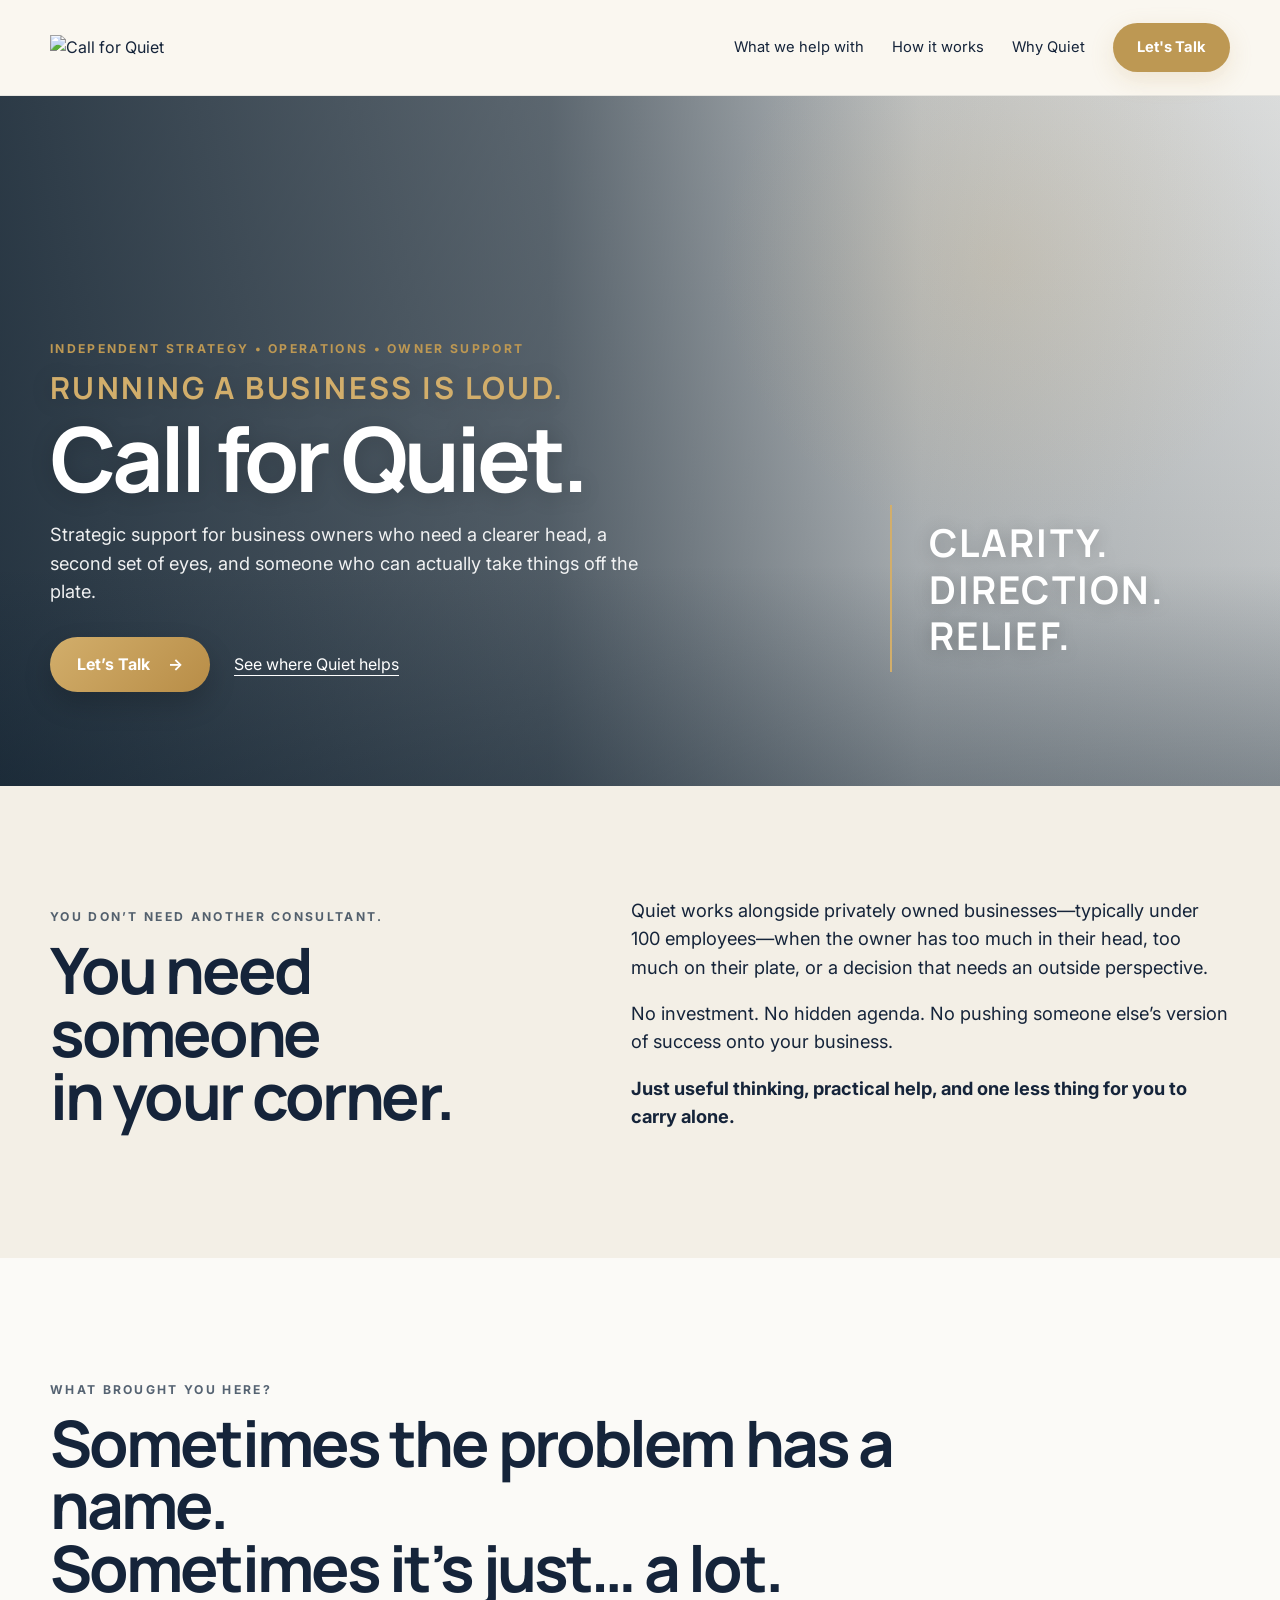
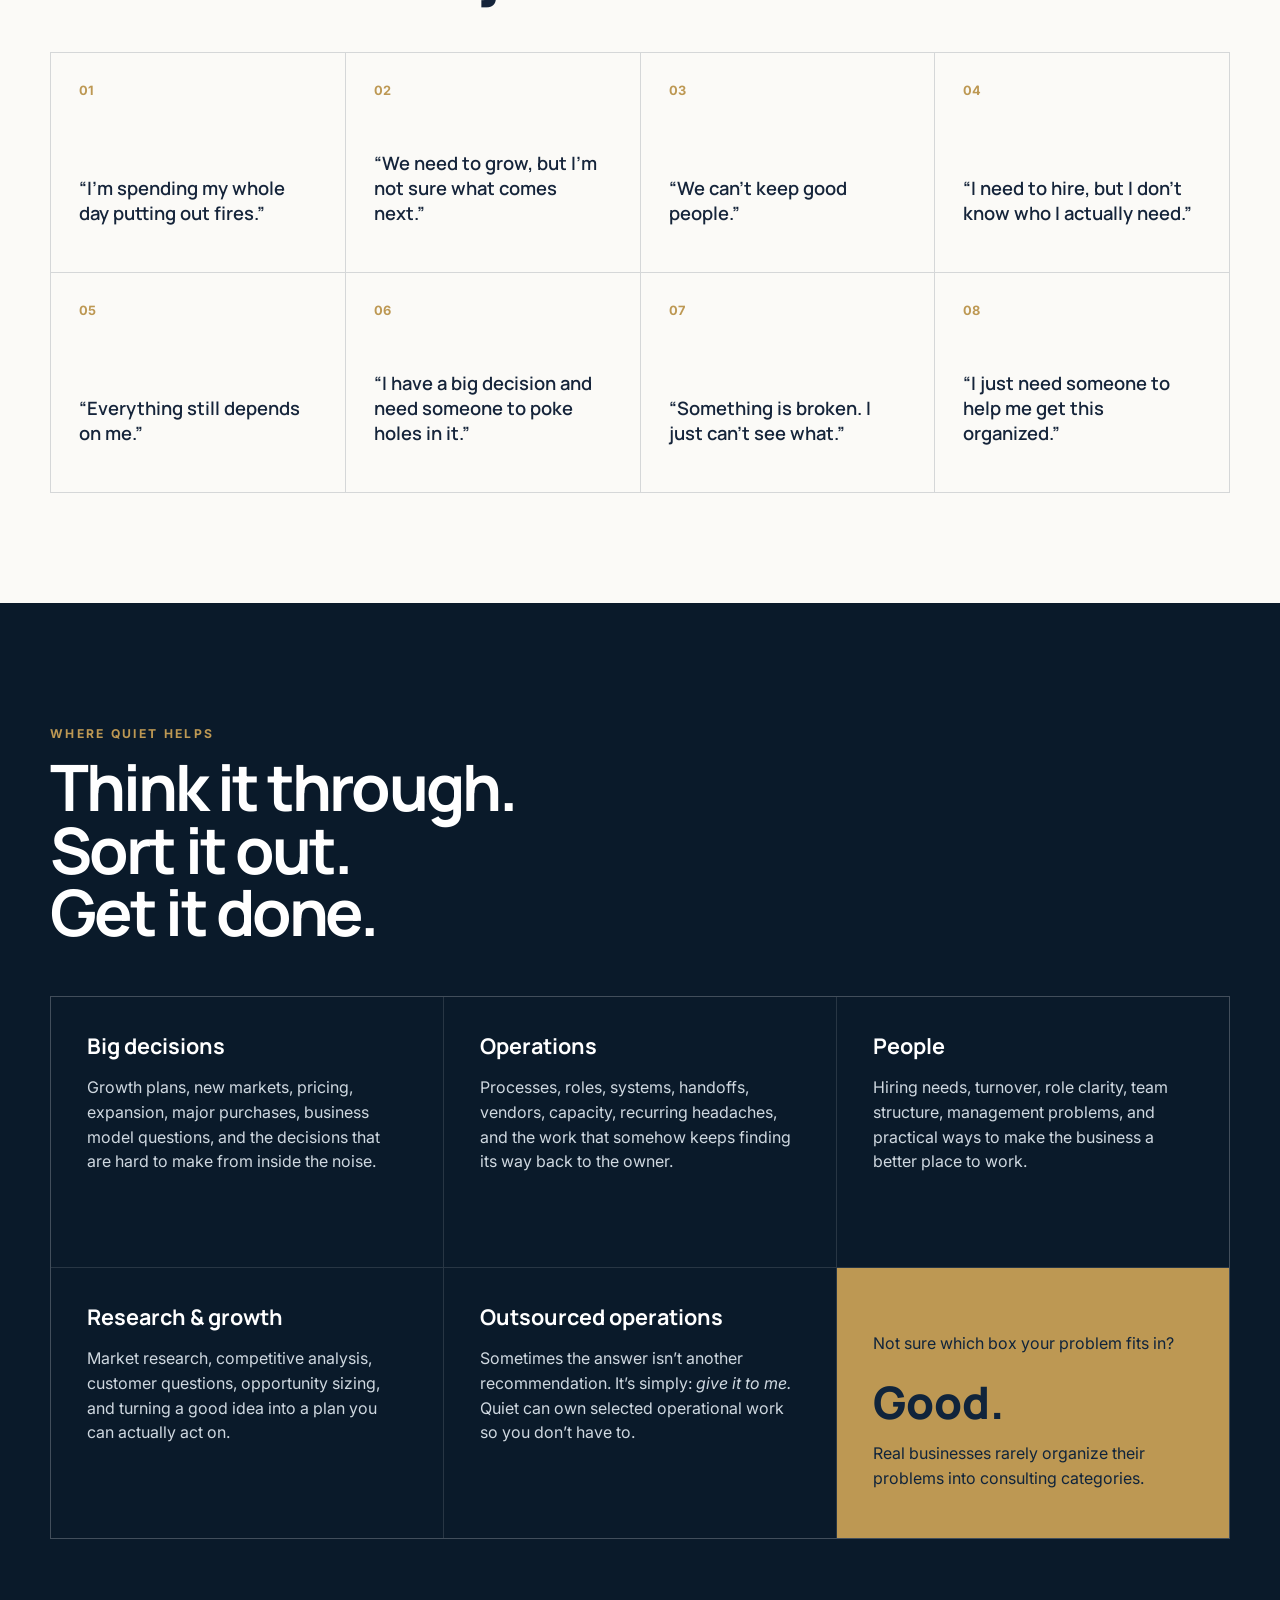
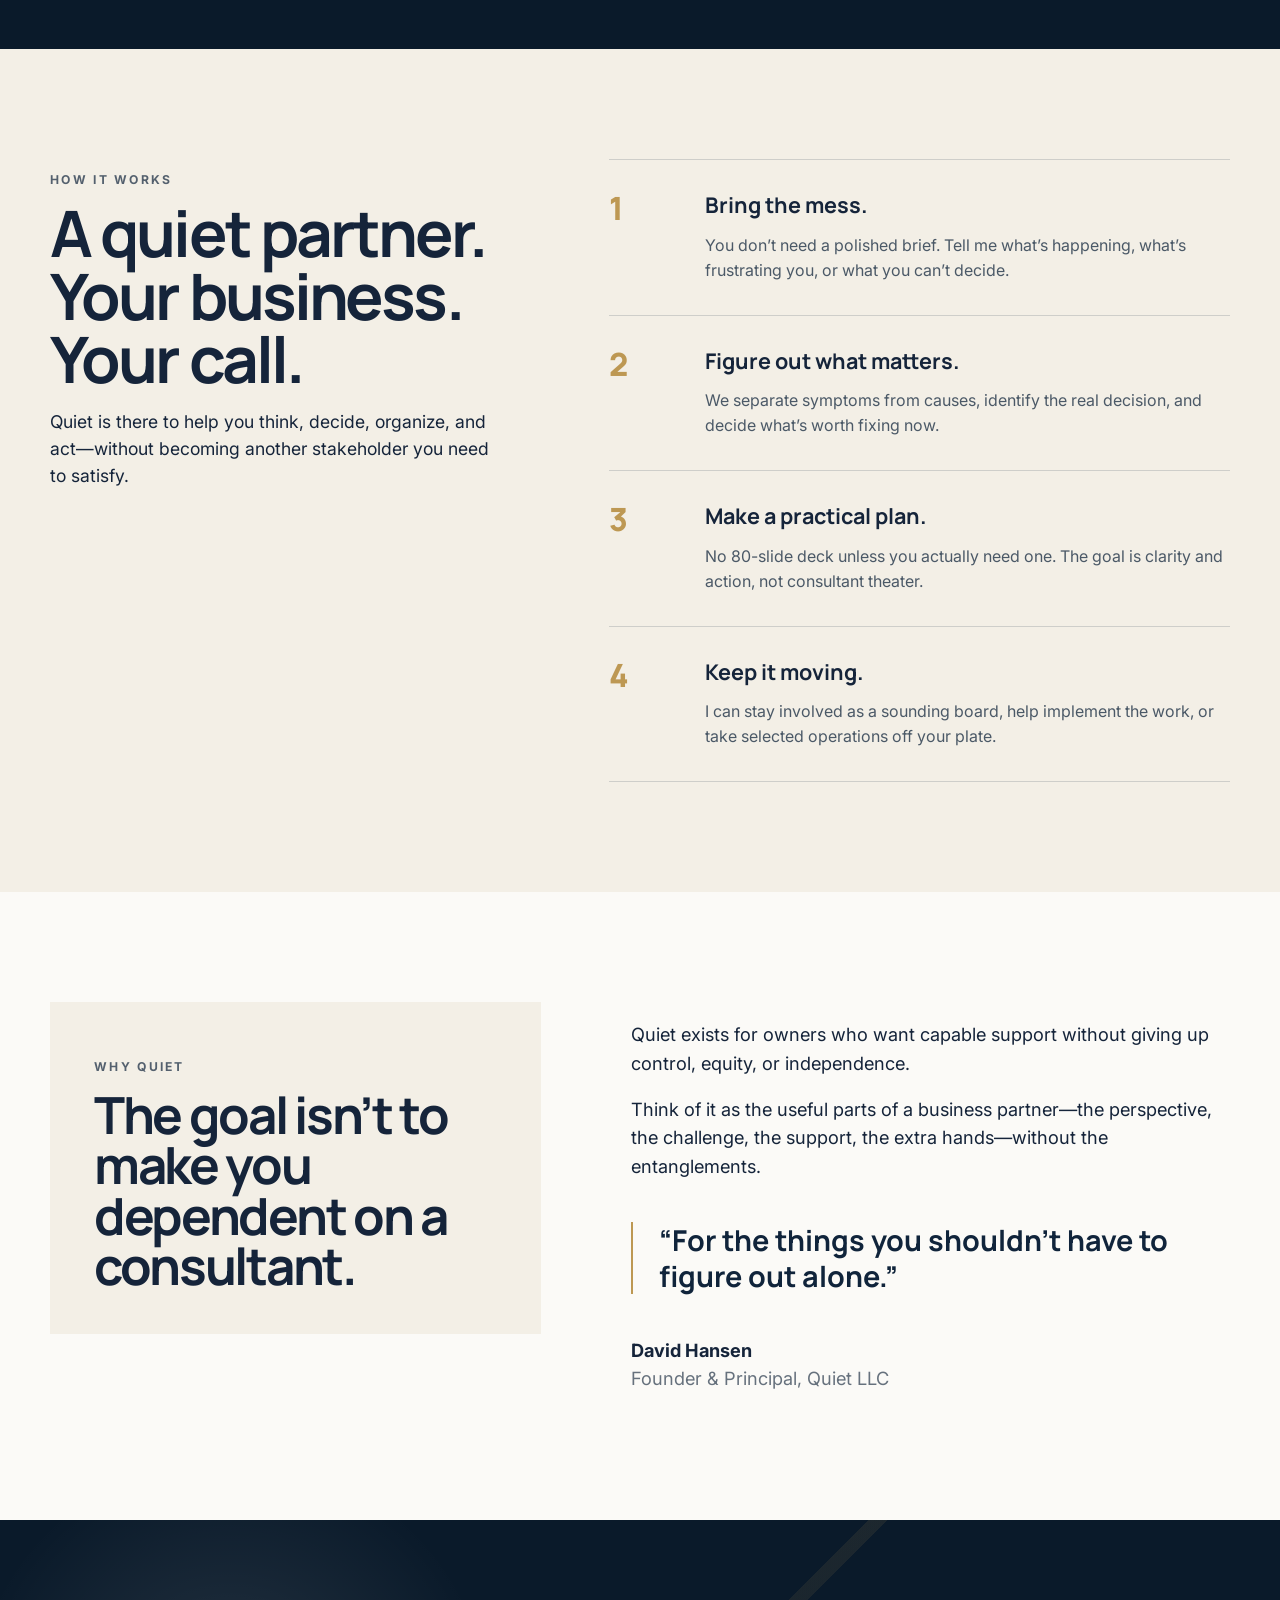
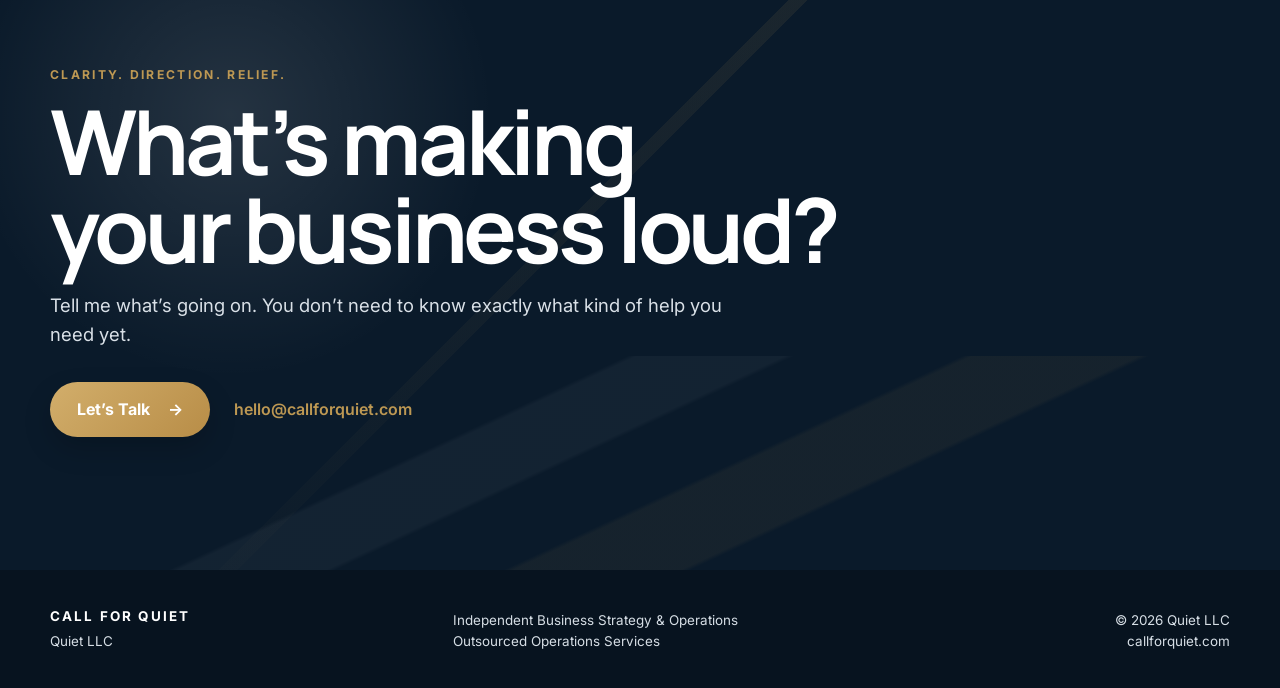
==== saver2/index.html @ 57c89238 "full updatye" ====
<!doctype html>
<html lang="en">
<head>
  <meta charset="utf-8" />
  <meta name="viewport" content="width=device-width,initial-scale=1" />
  <meta name="description" content="Quiet helps independent business owners make clearer decisions, solve operational problems, and get work off their plate." />
  <title>Call for Quiet — Independent Business Strategy & Operations</title>
  <link rel="preconnect" href="https://fonts.googleapis.com">
  <link rel="preconnect" href="https://fonts.gstatic.com" crossorigin>
  <link href="https://fonts.googleapis.com/css2?family=Inter:wght@400;500;600;700&family=Manrope:wght@600;700;800&display=swap" rel="stylesheet">
  <link rel="stylesheet" href="styles.css" />
</head>
<body>
  <header class="site-header" id="top">
    <a class="brand" href="#top" aria-label="Call for Quiet home">
      <img src="images/callforquietlogo.png" alt="Call for Quiet" class="site-logo">

    </a>
    <button class="menu-toggle" aria-expanded="false" aria-controls="site-nav">Menu</button>
    <nav class="site-nav" id="site-nav" aria-label="Primary navigation">
      <a href="#problems">What we help with</a>
      <a href="#approach">How it works</a>
      <a href="#about">Why Quiet</a>
      <a class="nav-cta" href="#contact">Let's Talk</a>
    </nav>
  </header>

  <main>
    <section class="hero hero-photo">
      <div class="hero-shade" aria-hidden="true"></div>
      <div class="hero-inner shell">
        <div class="hero-message">
          <p class="eyebrow">Independent strategy • operations • owner support</p>
          <h1><span>Running a business is loud.</span>Call for Quiet.</h1>
          <p class="hero-copy">Strategic support for business owners who need a clearer head, a second set of eyes, and someone who can actually take things off the plate.</p>
          <div class="hero-actions">
            <a class="button button-gold" href="#contact">Let’s Talk <span aria-hidden="true">→</span></a>
            <a class="text-link" href="#problems">See where Quiet helps</a>
          </div>
        </div>
        <div class="hero-relief" aria-label="Clarity. Direction. Relief.">
          <span>Clarity.</span>
          <span>Direction.</span>
          <span>Relief.</span>
        </div>
      </div>
    </section>

    <section class="intro section-cream">
      <div class="shell intro-grid">
        <div>
          <p class="eyebrow navy">You don’t need another consultant.</p>
          <h2>You need someone<br>in your corner.</h2>
        </div>
        <div class="intro-copy">
          <p>Quiet works alongside privately owned businesses—typically under 100 employees—when the owner has too much in their head, too much on their plate, or a decision that needs an outside perspective.</p>
          <p>No investment. No hidden agenda. No pushing someone else’s version of success onto your business.</p>
          <p><strong>Just useful thinking, practical help, and one less thing for you to carry alone.</strong></p>
        </div>
      </div>
    </section>

    <section class="problems section-light" id="problems">
      <div class="shell">
        <div class="section-heading">
          <p class="eyebrow navy">What brought you here?</p>
          <h2>Sometimes the problem has a name.<br>Sometimes it’s just… a lot.</h2>
        </div>
        <div class="quote-grid">
          <article class="problem-card"><span>01</span><p>“I’m spending my whole day putting out fires.”</p></article>
          <article class="problem-card"><span>02</span><p>“We need to grow, but I’m not sure what comes next.”</p></article>
          <article class="problem-card"><span>03</span><p>“We can’t keep good people.”</p></article>
          <article class="problem-card"><span>04</span><p>“I need to hire, but I don’t know who I actually need.”</p></article>
          <article class="problem-card"><span>05</span><p>“Everything still depends on me.”</p></article>
          <article class="problem-card"><span>06</span><p>“I have a big decision and need someone to poke holes in it.”</p></article>
          <article class="problem-card"><span>07</span><p>“Something is broken. I just can’t see what.”</p></article>
          <article class="problem-card"><span>08</span><p>“I just need someone to help me get this organized.”</p></article>
        </div>
      </div>
    </section>

    <section class="services section-dark">
      <div class="shell">
        <div class="section-heading light-heading">
          <p class="eyebrow">Where Quiet helps</p>
          <h2>Think it through.<br>Sort it out.<br>Get it done.</h2>
        </div>
        <div class="service-grid">
          <article><h3>Big decisions</h3><p>Growth plans, new markets, pricing, expansion, major purchases, business model questions, and the decisions that are hard to make from inside the noise.</p></article>
          <article><h3>Operations</h3><p>Processes, roles, systems, handoffs, vendors, capacity, recurring headaches, and the work that somehow keeps finding its way back to the owner.</p></article>
          <article><h3>People</h3><p>Hiring needs, turnover, role clarity, team structure, management problems, and practical ways to make the business a better place to work.</p></article>
          <article><h3>Research & growth</h3><p>Market research, competitive analysis, customer questions, opportunity sizing, and turning a good idea into a plan you can actually act on.</p></article>
          <article><h3>Outsourced operations</h3><p>Sometimes the answer isn’t another recommendation. It’s simply: <em>give it to me.</em> Quiet can own selected operational work so you don’t have to.</p></article>
          <article class="service-callout"><p>Not sure which box your problem fits in?</p><strong>Good.</strong><span>Real businesses rarely organize their problems into consulting categories.</span></article>
        </div>
      </div>
    </section>

    <section class="approach section-cream" id="approach">
      <div class="shell approach-grid">
        <div class="sticky-copy">
          <p class="eyebrow navy">How it works</p>
          <h2>A quiet partner.<br>Your business.<br>Your call.</h2>
          <p>Quiet is there to help you think, decide, organize, and act—without becoming another stakeholder you need to satisfy.</p>
        </div>
        <div class="steps">
          <article><span>1</span><div><h3>Bring the mess.</h3><p>You don’t need a polished brief. Tell me what’s happening, what’s frustrating you, or what you can’t decide.</p></div></article>
          <article><span>2</span><div><h3>Figure out what matters.</h3><p>We separate symptoms from causes, identify the real decision, and decide what’s worth fixing now.</p></div></article>
          <article><span>3</span><div><h3>Make a practical plan.</h3><p>No 80-slide deck unless you actually need one. The goal is clarity and action, not consultant theater.</p></div></article>
          <article><span>4</span><div><h3>Keep it moving.</h3><p>I can stay involved as a sounding board, help implement the work, or take selected operations off your plate.</p></div></article>
        </div>
      </div>
    </section>

    <section class="about section-light" id="about">
      <div class="shell about-grid">
        <div class="about-card">
          <p class="eyebrow navy">Why Quiet</p>
          <h2>The goal isn’t to make you dependent on a consultant.</h2>
        </div>
        <div class="about-copy">
          <p>Quiet exists for owners who want capable support without giving up control, equity, or independence.</p>
          <p>Think of it as the useful parts of a business partner—the perspective, the challenge, the support, the extra hands—without the entanglements.</p>
          <blockquote>“For the things you shouldn’t have to figure out alone.”</blockquote>
          <p class="signature">David Hansen<br><span>Founder & Principal, Quiet LLC</span></p>
        </div>
      </div>
    </section>

    <section class="contact section-dark" id="contact">
      <div class="contact-bg" aria-hidden="true"></div>
      <div class="shell contact-inner">
        <p class="eyebrow">Clarity. Direction. Relief.</p>
        <h2>What’s making<br>your business loud?</h2>
        <p>Tell me what’s going on. You don’t need to know exactly what kind of help you need yet.</p>
        <div class="contact-actions">
          <a class="button button-gold" href="mailto:hello@callforquiet.com?subject=Call%20for%20Quiet">Let’s Talk <span aria-hidden="true">→</span></a>
          <span class="contact-note">hello@callforquiet.com</span>
        </div>
      </div>
    </section>
  </main>

  <footer class="site-footer">
    <div class="shell footer-grid">
      <div class="footer-brand"><strong>CALL FOR QUIET</strong><span>Quiet LLC</span></div>
      <div>Independent Business Strategy & Operations<br>Outsourced Operations Services</div>
      <div class="footer-right">© <span id="year"></span> Quiet LLC<br>callforquiet.com</div>
    </div>
  </footer>

  <script src="script.js"></script>
</body>
</html>
---- saver2/styles.css ----
:root {
  --navy: #10243b;
  --navy-2: #0a1a2a;
  --cream: #f3efe6;
  --paper: #fbfaf7;
  --gold: #bd9853;
  --ink: #15243a;
  --muted: #66717d;
  --line: rgba(16,36,59,.16);
  --max: 1180px;
}
* { box-sizing: border-box; }
html { scroll-behavior: smooth; }
body { margin: 0; font-family: Inter, system-ui, sans-serif; color: var(--ink); background: var(--paper); line-height: 1.55; }
a { color: inherit; }
.shell { width: min(var(--max), calc(100% - 48px)); margin: 0 auto; }
.site-header { position: sticky; top: 0; z-index: 50; min-height: 82px; display: flex; align-items: center; justify-content: space-between; padding: 0 max(24px, calc((100vw - var(--max))/2)); background: rgba(243,239,230,.94); backdrop-filter: blur(14px); border-bottom: 1px solid rgba(16,36,59,.08); }
.brand { display: flex; align-items: center; gap: 13px; text-decoration: none; }
.brand-mark, .mini-mark { width: 54px; height: 54px; border: 3px solid var(--navy); border-right-color: transparent; border-radius: 50%; transform: rotate(-16deg); }
.brand-type { display:flex; flex-direction:column; letter-spacing:.22em; font-size:.66rem; line-height:1.15; }
.brand-type strong { font: 800 1.18rem/1 Manrope, sans-serif; letter-spacing:.12em; margin-top:4px; }
.site-nav { display:flex; align-items:center; gap:28px; font-size:.92rem; }
.site-nav a { text-decoration:none; }
.nav-cta { border:1px solid var(--navy); padding:10px 16px; }
.menu-toggle { display:none; }
.section-dark { color: white; background: var(--navy-2); position: relative; overflow:hidden; }
.section-cream { background: var(--cream); }
.section-light { background: var(--paper); }
.hero { min-height: 760px; display:flex; align-items:center; }
.hero-bg, .contact-bg { position:absolute; inset:0; background:
  radial-gradient(circle at 18% 30%, rgba(255,255,255,.11), transparent 23%),
  linear-gradient(180deg, rgba(10,26,42,.14), rgba(10,26,42,.88)),
  linear-gradient(135deg, transparent 0 45%, rgba(189,152,83,.12) 45% 46%, transparent 46% 100%); }
.hero-bg::after, .contact-bg::after { content:""; position:absolute; left:-8%; right:-8%; bottom:-2%; height:35%; background:linear-gradient(155deg, transparent 0 37%, rgba(255,255,255,.06) 37.5% 45%, transparent 45.5% 54%, rgba(189,152,83,.10) 54.5% 63%, transparent 63.5%); opacity:.65; }
.hero-inner { position:relative; z-index:2; padding:120px 0 130px; }
.eyebrow { text-transform:uppercase; letter-spacing:.19em; color:var(--gold); font-size:.76rem; font-weight:700; }
.eyebrow.navy { color:var(--navy); opacity:.7; }
.hero h1, h2 { font-family: Manrope, Inter, sans-serif; letter-spacing:-.045em; margin:0; }
.hero h1 { font-size:clamp(4rem, 8vw, 7.8rem); line-height:.9; max-width:1000px; }
.hero h1 span { color:#d9dfe5; }
.hero-kicker { font-family:Manrope,sans-serif; font-size:clamp(2rem,3vw,3.1rem); color:var(--gold); margin:24px 0 18px; font-weight:700; }
.hero-copy { max-width:760px; color:#d8e0e7; font-size:1.18rem; }
.hero-actions { display:flex; gap:24px; align-items:center; margin-top:34px; }
.button { display:inline-block; text-decoration:none; padding:15px 21px; font-weight:700; }
.button-gold { background:var(--gold); color:#0c1c2c; }
.text-link { color:white; text-underline-offset:4px; }
.hero-note { position:absolute; right:38px; bottom:34px; color:var(--gold); letter-spacing:.14em; text-transform:uppercase; font-weight:700; font-size:.74rem; z-index:2; }
.intro, .problems, .services, .approach, .about, .contact { padding:110px 0; }
.intro-grid, .about-grid { display:grid; grid-template-columns: .9fr 1.1fr; gap:90px; align-items:start; }
h2 { font-size:clamp(2.7rem,5vw,5rem); line-height:.98; }
.intro-copy, .about-copy { font-size:1.14rem; max-width:720px; }
.intro-copy p:first-child { margin-top:0; }
.section-heading { margin-bottom:52px; }
.section-heading h2 { max-width:900px; }
.quote-grid { display:grid; grid-template-columns:repeat(4,1fr); border-top:1px solid var(--line); border-left:1px solid var(--line); }
.problem-card { min-height:220px; padding:28px; border-right:1px solid var(--line); border-bottom:1px solid var(--line); display:flex; flex-direction:column; justify-content:space-between; transition:.25s ease; }
.problem-card:hover { background:var(--cream); transform:translateY(-3px); }
.problem-card span { color:var(--gold); font-weight:700; font-size:.8rem; }
.problem-card p { font:600 1.15rem/1.35 Manrope,sans-serif; }
.light-heading h2 { color:white; }
.service-grid { display:grid; grid-template-columns:repeat(3,1fr); gap:1px; background:rgba(255,255,255,.12); border:1px solid rgba(255,255,255,.12); }
.service-grid article { background:var(--navy-2); padding:36px; min-height:270px; }
.service-grid h3, .steps h3 { font:700 1.35rem/1.2 Manrope,sans-serif; margin:0 0 15px; }
.service-grid p { color:#cfd8e0; }
.service-callout { background:var(--gold)!important; color:#10243b; display:flex; flex-direction:column; justify-content:center; }
.service-callout p, .service-callout span { color:#10243b; }
.service-callout strong { font:800 2.8rem/1 Manrope,sans-serif; margin:8px 0 16px; }
.approach-grid { display:grid; grid-template-columns:.85fr 1.15fr; gap:100px; }
.sticky-copy { position:sticky; top:130px; align-self:start; }
.sticky-copy p:last-child { font-size:1.1rem; max-width:540px; }
.steps article { display:grid; grid-template-columns:70px 1fr; gap:26px; padding:32px 0; border-top:1px solid var(--line); }
.steps article:last-child { border-bottom:1px solid var(--line); }
.steps span { color:var(--gold); font:800 2rem/1 Manrope,sans-serif; }
.steps p { margin:0; color:#4b5967; }
.about-card { background:var(--cream); padding:44px; }
.mini-mark { width:68px; height:68px; margin-bottom:38px; }
.about-card h2 { font-size:clamp(2.4rem,4vw,4.4rem); }
.about-copy blockquote { margin:42px 0; padding-left:26px; border-left:2px solid var(--gold); font:700 1.8rem/1.25 Manrope,sans-serif; color:var(--navy); }
.signature { margin-top:38px; font-weight:700; }
.signature span { color:var(--muted); font-weight:400; }
.contact { min-height:650px; display:flex; align-items:center; }
.contact-inner { position:relative; z-index:2; }
.contact h2 { font-size:clamp(3.5rem,7vw,7rem); color:white; }
.contact p:not(.eyebrow) { color:#d9e0e7; max-width:720px; font-size:1.16rem; }
.contact-actions { display:flex; gap:24px; align-items:center; margin-top:34px; }
.contact-note { color:var(--gold); font-weight:600; }
.contact small { display:block; color:#8fa0af; margin-top:14px; }
.site-footer { background:#07131f; color:#d6dee5; padding:36px 0; font-size:.84rem; }
.footer-grid { display:grid; grid-template-columns:1fr 1fr 1fr; gap:28px; align-items:end; }
.footer-brand { display:flex; flex-direction:column; gap:4px; }
.footer-brand strong { color:white; letter-spacing:.16em; }
.footer-right { text-align:right; }
@media (max-width: 900px){
  .site-nav { position:absolute; top:82px; left:0; right:0; background:var(--cream); padding:24px; flex-direction:column; align-items:flex-start; display:none; border-bottom:1px solid var(--line); }
  .site-nav.open { display:flex; }
  .menu-toggle { display:block; background:none; border:1px solid var(--navy); padding:8px 12px; }
  .hero { min-height:680px; }
  .intro-grid,.about-grid,.approach-grid { grid-template-columns:1fr; gap:50px; }
  .sticky-copy { position:static; }
  .quote-grid { grid-template-columns:repeat(2,1fr); }
  .service-grid { grid-template-columns:1fr 1fr; }
  .footer-grid { grid-template-columns:1fr; }
  .footer-right { text-align:left; }
}
@media (max-width: 620px){
  .shell { width:min(var(--max), calc(100% - 32px)); }
  .brand-mark { width:44px; height:44px; }
  .brand-type span { display:none; }
  .hero-inner { padding:95px 0 110px; }
  .hero h1 { font-size:3.6rem; }
  .hero-actions,.contact-actions { flex-direction:column; align-items:flex-start; }
  .quote-grid,.service-grid { grid-template-columns:1fr; }
  .problem-card { min-height:160px; }
  .intro,.problems,.services,.approach,.about,.contact { padding:80px 0; }
  .steps article { grid-template-columns:48px 1fr; }
  .hero-note { left:16px; right:auto; }
}

/* ---- Call for Quiet visual refresh ---- */
.site-header {
  min-height: 96px;
  padding-top: 9px;
  padding-bottom: 9px;
  background: rgba(250,247,240,.95);
}
.site-logo {
  display: block;
  width: 215px;
  max-height: 76px;
  height: auto;
  object-fit: contain;
}
.nav-cta,
.button {
  border-radius: 999px;
}
.nav-cta {
  border: 0;
  background: var(--gold);
  color: white;
  padding: 13px 24px;
  font-weight: 700;
  box-shadow: 0 8px 24px rgba(189,152,83,.20);
}
.nav-cta:hover,
.button:hover {
  transform: translateY(-2px);
}
.button {
  display: inline-flex;
  align-items: center;
  gap: 18px;
  padding: 15px 27px;
  transition: transform .2s ease, box-shadow .2s ease;
}
.button-gold {
  color: white;
  background: linear-gradient(135deg, #d2ae6b, #b88d47);
  box-shadow: 0 12px 28px rgba(0,0,0,.18);
}
.hero-photo {
  position: relative;
  min-height: 690px;
  display: flex;
  align-items: stretch;
  overflow: hidden;
  color: white;
  background-image:
    linear-gradient(90deg, rgba(7,24,39,.84) 0%, rgba(7,24,39,.63) 43%, rgba(7,24,39,.20) 72%, rgba(7,24,39,.08) 100%),
    linear-gradient(180deg, rgba(7,24,39,.06) 0%, rgba(7,24,39,.24) 100%),
    url("https://images.unsplash.com/photo-1543039717-b4d407223b4c?auto=format&fit=crop&fm=jpg&ixid=M3wxMjA3fDB8MHxwaG90by1wYWdlfHx8fGVufDB8fHx8fA%3D%3D&ixlib=rb-4.1.0&q=80&w=2400");
  background-size: cover;
  background-position: center 45%;
}
.hero-photo::after {
  content: "";
  position: absolute;
  inset: auto 0 0;
  height: 32%;
  background: linear-gradient(180deg, transparent, rgba(7,24,39,.30));
  pointer-events: none;
}
.hero-shade {
  position: absolute;
  inset: 0;
  background: radial-gradient(circle at 78% 24%, rgba(211,175,110,.17), transparent 25%);
}
.hero-photo .hero-inner {
  position: relative;
  z-index: 2;
  display: grid;
  grid-template-columns: minmax(0, 1fr) 340px;
  gap: 70px;
  align-items: end;
  padding: 120px 0 94px;
}
.hero-message { max-width: 770px; }
.hero-photo h1 {
  display: flex;
  flex-direction: column;
  gap: 12px;
  font-size: clamp(4.2rem, 7vw, 6.8rem);
  line-height: .94;
  text-shadow: 0 3px 22px rgba(0,0,0,.18);
}
.hero-photo h1 span {
  color: #d2ae6b;
  font-size: .34em;
  line-height: 1.1;
  letter-spacing: .08em;
  text-transform: uppercase;
}
.hero-photo .hero-copy {
  max-width: 620px;
  margin-top: 20px;
  color: rgba(255,255,255,.92);
  font-size: 1.14rem;
}
.hero-photo .hero-actions { margin-top: 32px; }
.hero-relief {
  align-self: end;
  margin-bottom: 20px;
  padding: 18px 0 17px 37px;
  border-left: 2px solid #d2ae6b;
  display: flex;
  flex-direction: column;
  gap: 7px;
  font: 700 clamp(2rem, 3vw, 3.1rem)/1.02 Manrope, sans-serif;
  letter-spacing: .055em;
  text-transform: uppercase;
  text-shadow: 0 2px 18px rgba(0,0,0,.22);
}
.hero-relief span { display: block; }
.text-link { text-underline-offset: 5px; }
.contact .button-gold { border-radius: 999px; }

@media (max-width: 900px) {
  .site-header { min-height: 84px; }
  .site-logo { width: 178px; max-height: 66px; }
  .site-nav { top: 84px; }
  .hero-photo {
    min-height: 720px;
    background-position: 62% center;
  }
  .hero-photo .hero-inner {
    grid-template-columns: 1fr;
    padding: 100px 0 74px;
    gap: 38px;
  }
  .hero-relief {
    width: fit-content;
    margin: 0;
    font-size: clamp(1.6rem, 5vw, 2.35rem);
  }
}
@media (max-width: 620px) {
  .site-logo { width: 154px; }
  .hero-photo { background-position: 68% center; }
  .hero-photo .hero-inner { padding: 82px 0 62px; }
  .hero-photo h1 { font-size: 3.55rem; }
  .hero-photo h1 span { font-size: .31em; }
  .hero-relief { padding-left: 22px; gap: 4px; }
}
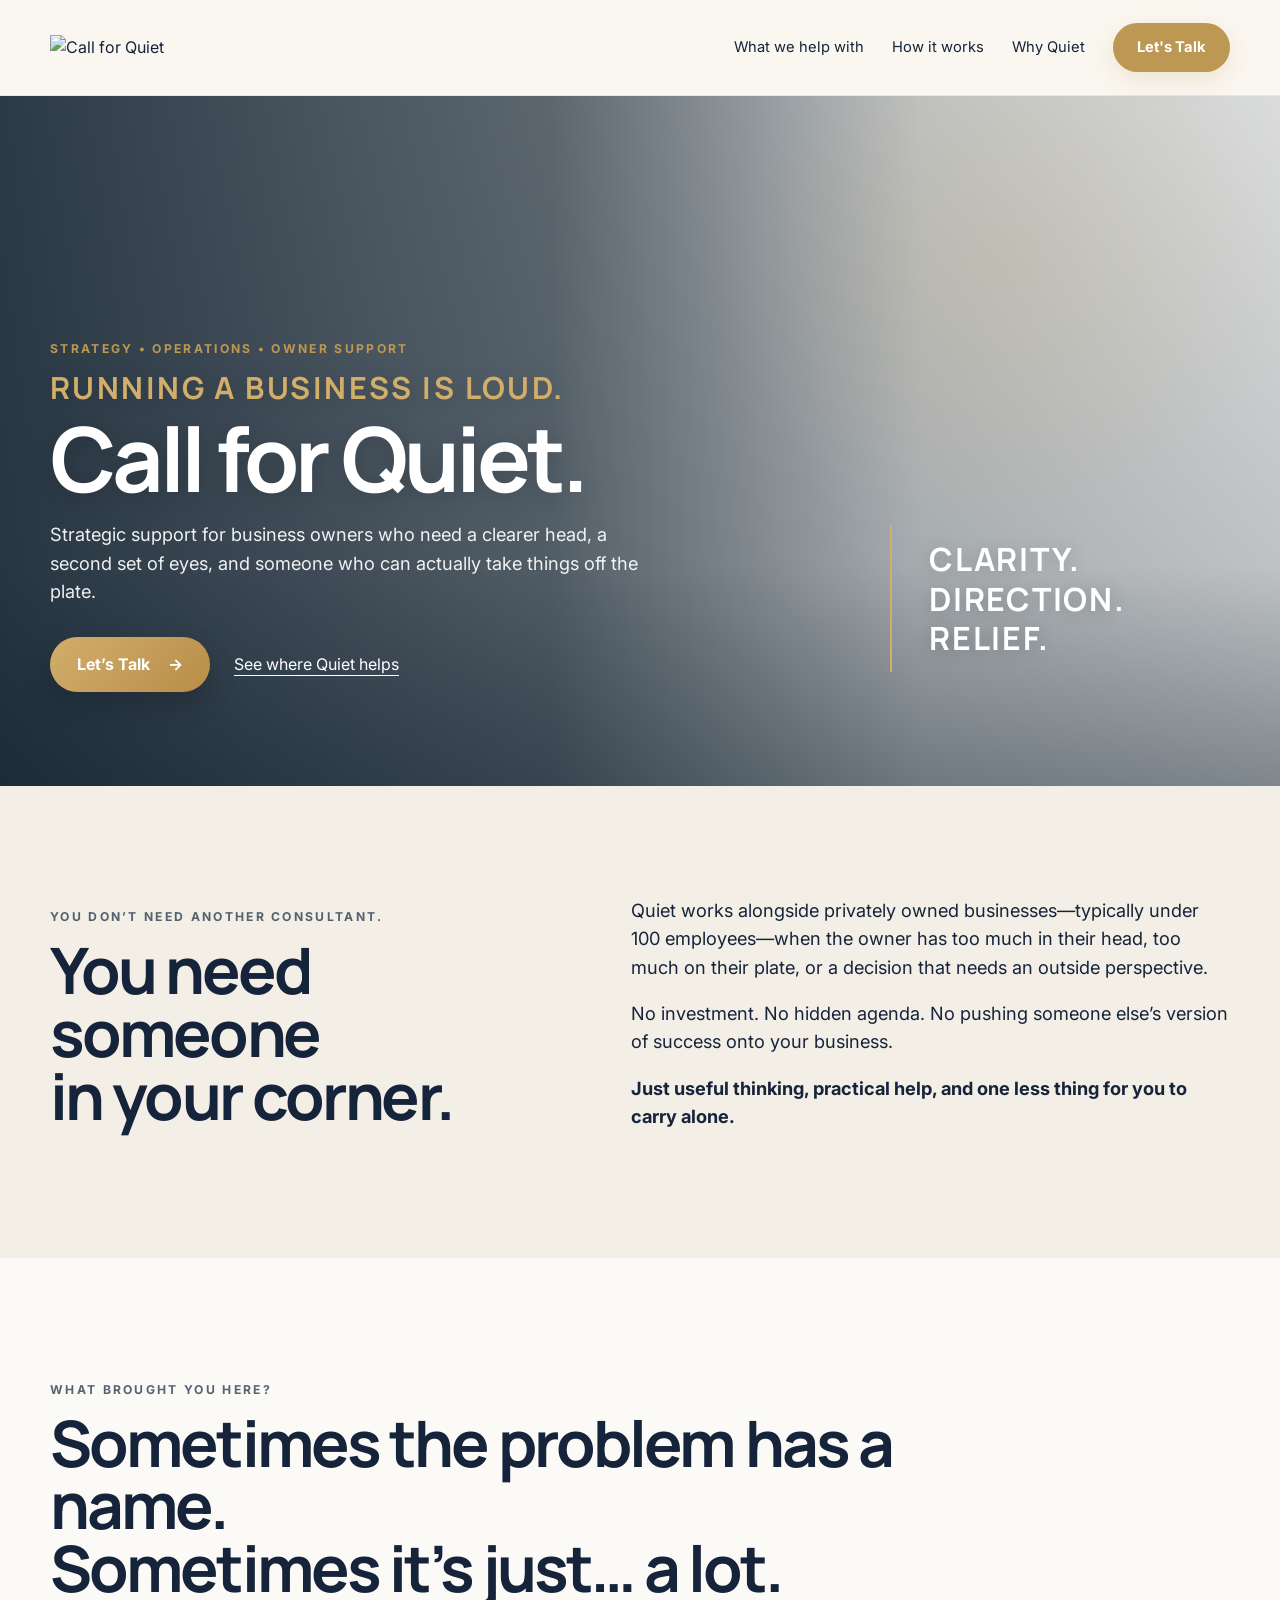
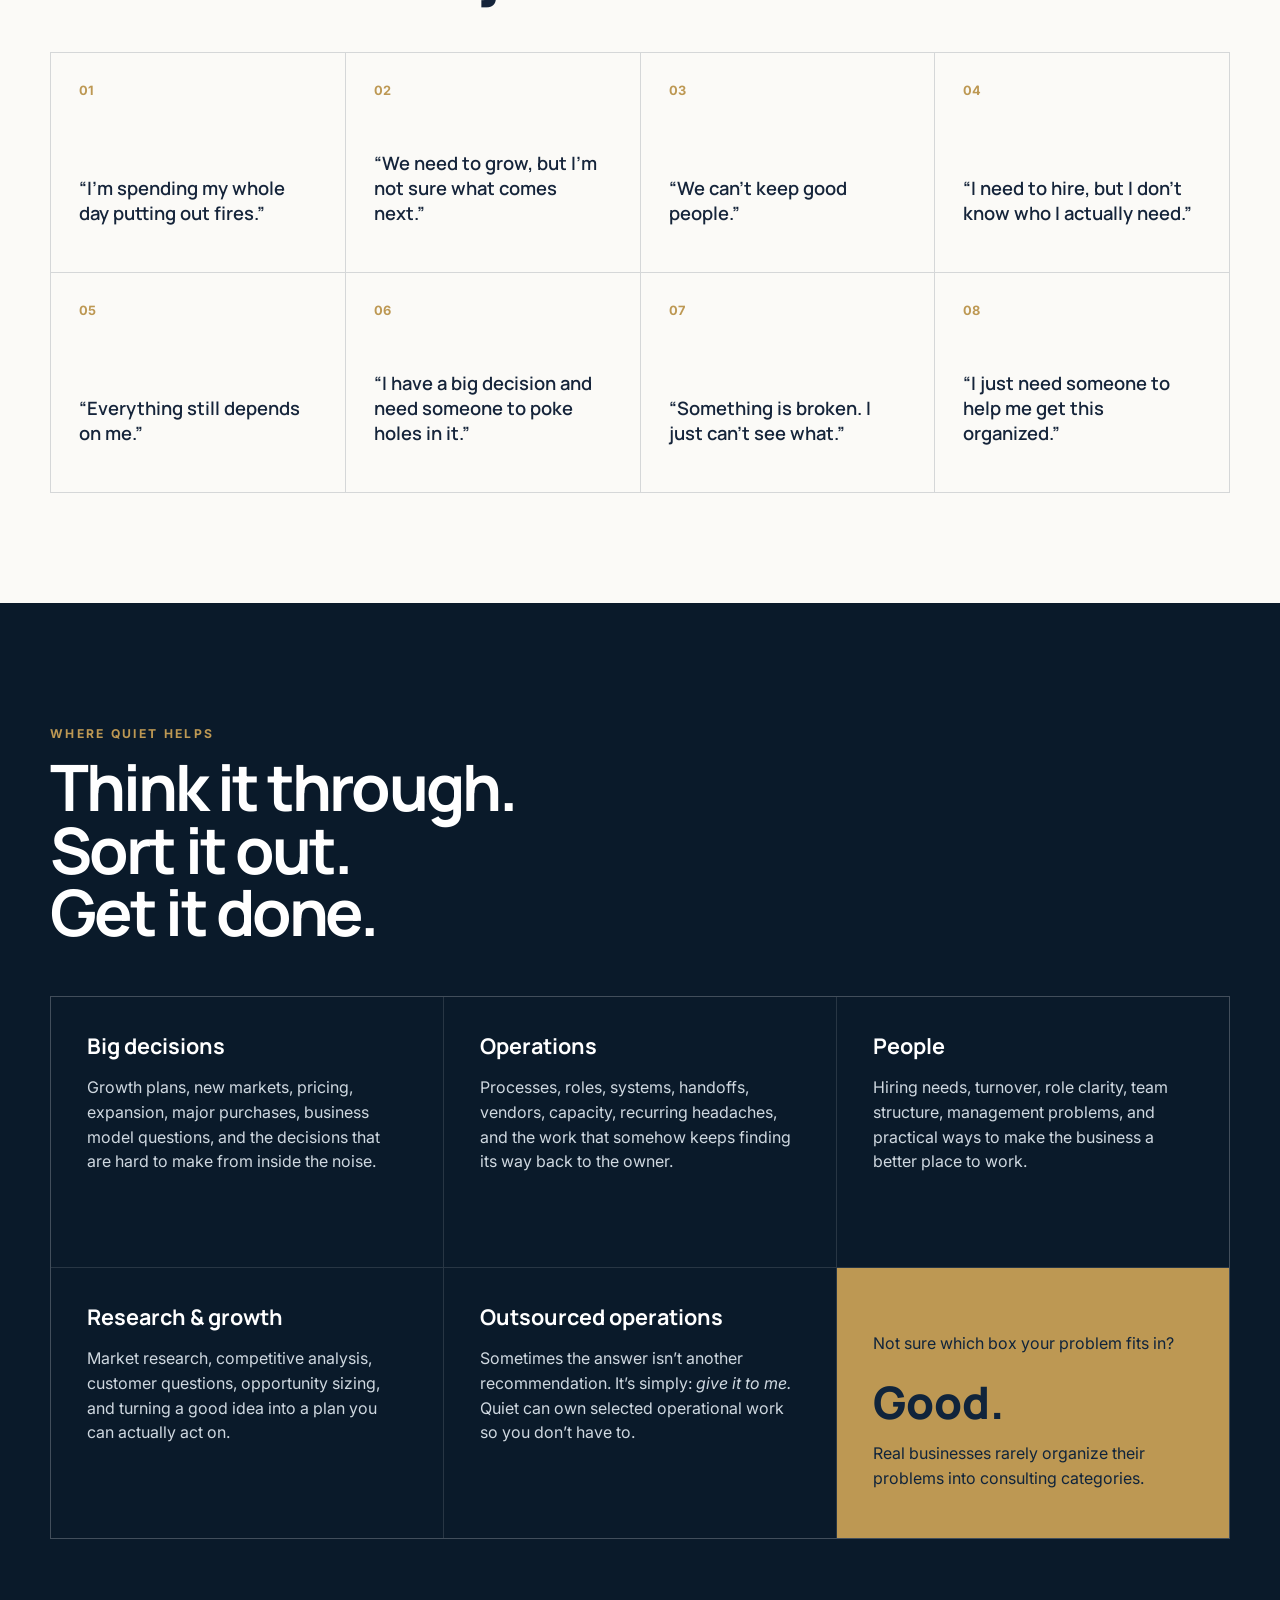
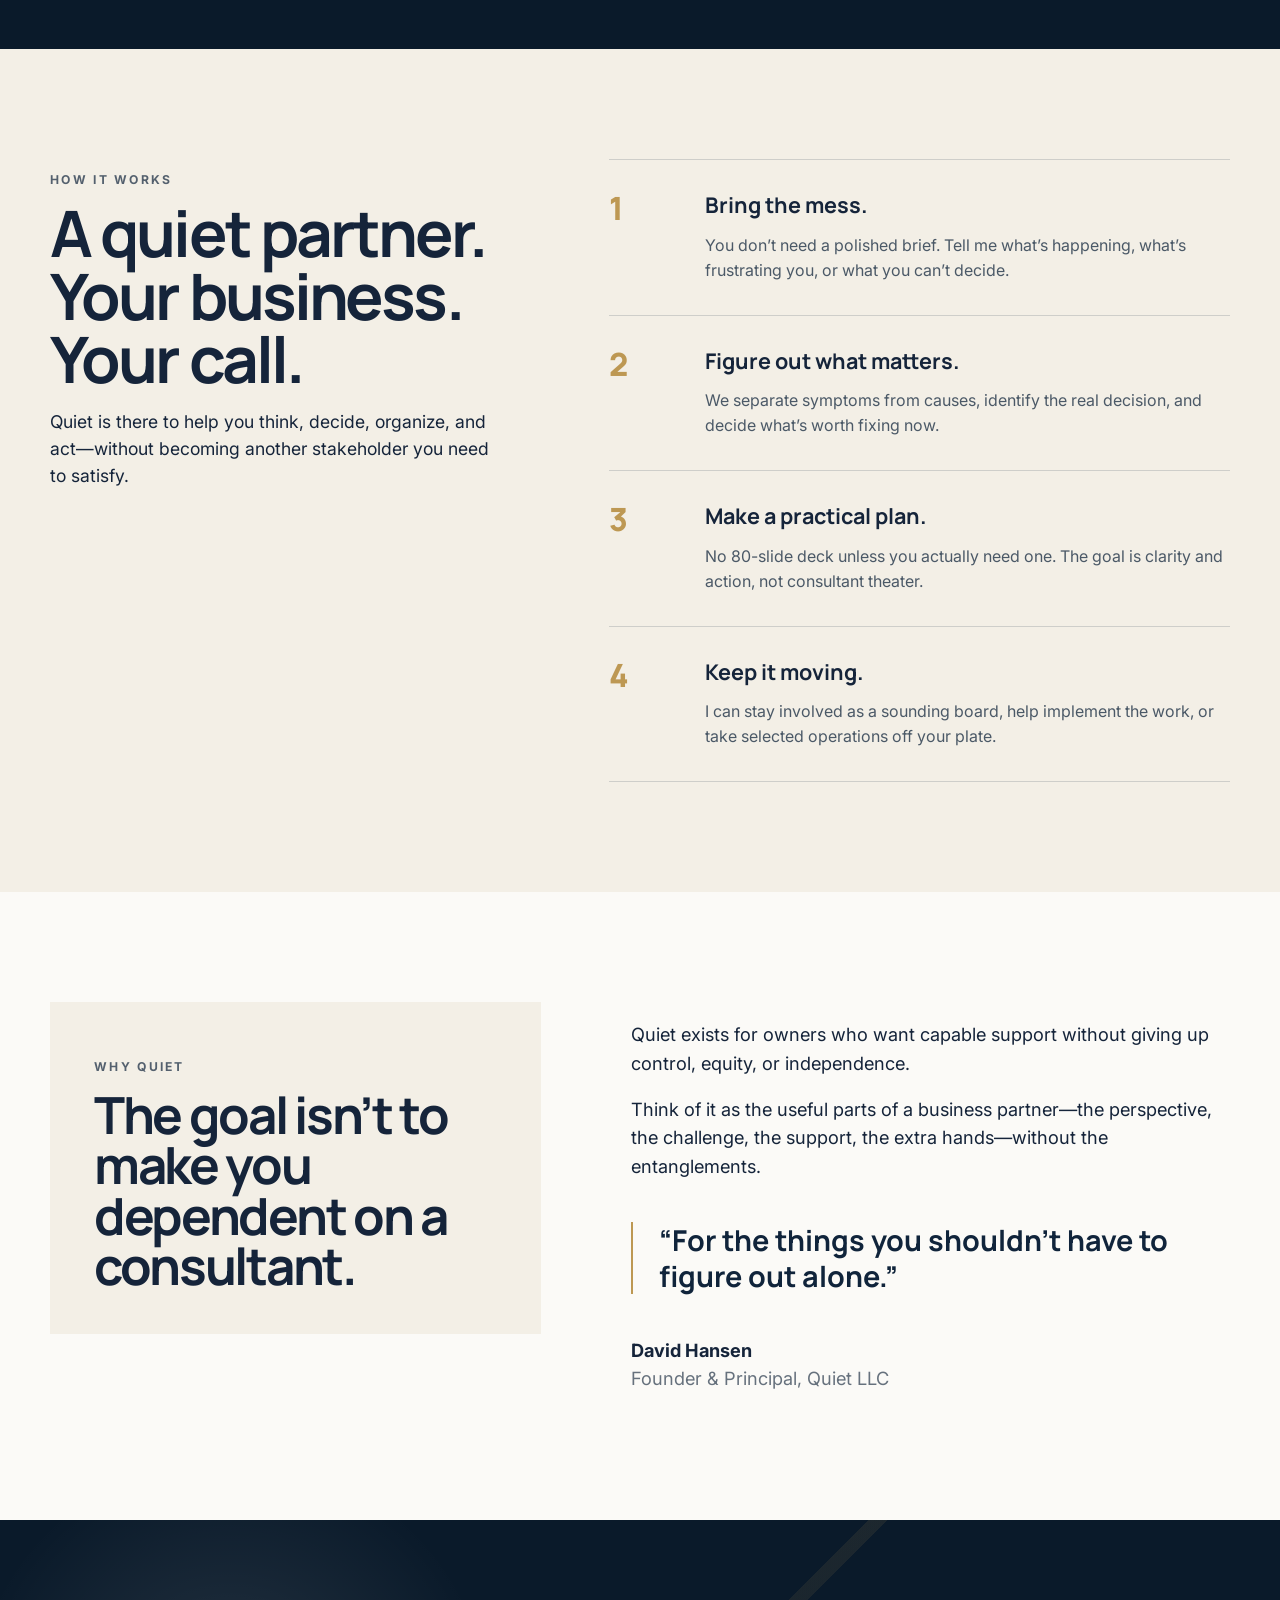
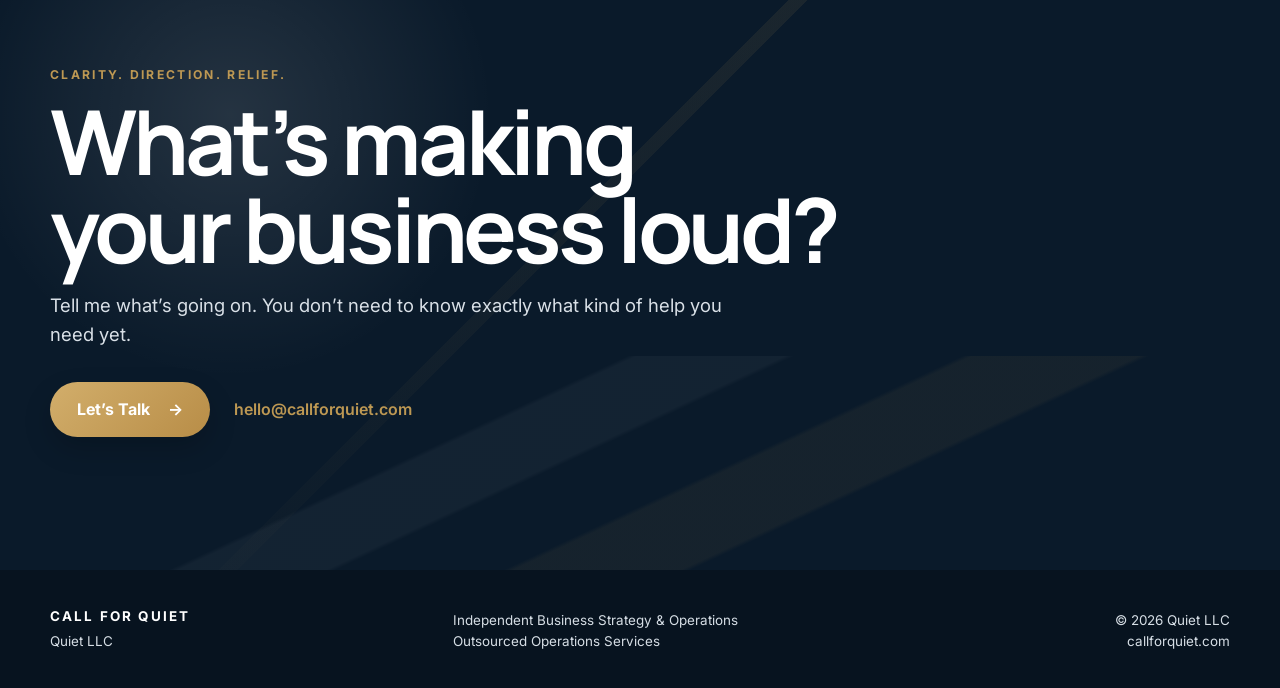
==== commit 2912646b: "refining" ====
--- a/saver2/index.html
+++ b/saver2/index.html
@@ -4,7 +4,7 @@
   <meta charset="utf-8" />
   <meta name="viewport" content="width=device-width,initial-scale=1" />
   <meta name="description" content="Quiet helps independent business owners make clearer decisions, solve operational problems, and get work off their plate." />
-  <title>Call for Quiet — Independent Business Strategy & Operations</title>
+  <title>Call for Quiet - Strategy & Operations</title>
   <link rel="preconnect" href="https://fonts.googleapis.com">
   <link rel="preconnect" href="https://fonts.gstatic.com" crossorigin>
   <link href="https://fonts.googleapis.com/css2?family=Inter:wght@400;500;600;700&family=Manrope:wght@600;700;800&display=swap" rel="stylesheet">
@@ -13,7 +13,7 @@
 <body>
   <header class="site-header" id="top">
     <a class="brand" href="#top" aria-label="Call for Quiet home">
-      <img src="images/callforquietlogo.png" alt="Call for Quiet" class="site-logo">
+      <img src="images/callforquietlogo1.png" alt="Call for Quiet" class="site-logo">
 
     </a>
     <button class="menu-toggle" aria-expanded="false" aria-controls="site-nav">Menu</button>
@@ -30,7 +30,7 @@
       <div class="hero-shade" aria-hidden="true"></div>
       <div class="hero-inner shell">
         <div class="hero-message">
-          <p class="eyebrow">Independent strategy • operations • owner support</p>
+          <p class="eyebrow">Strategy • Operations • Owner Support</p>
           <h1><span>Running a business is loud.</span>Call for Quiet.</h1>
           <p class="hero-copy">Strategic support for business owners who need a clearer head, a second set of eyes, and someone who can actually take things off the plate.</p>
           <div class="hero-actions">
--- a/saver2/styles.css
+++ b/saver2/styles.css
@@ -125,8 +125,8 @@
 }
 .site-logo {
   display: block;
-  width: 215px;
-  max-height: 76px;
+  width: 450px;
+  max-height: 100px;
   height: auto;
   object-fit: contain;
 }
@@ -225,7 +225,7 @@
   display: flex;
   flex-direction: column;
   gap: 7px;
-  font: 700 clamp(2rem, 3vw, 3.1rem)/1.02 Manrope, sans-serif;
+  font: 700 clamp(1.7rem, 2.5vw, 2.6rem)/1.02 Manrope, sans-serif;
   letter-spacing: .055em;
   text-transform: uppercase;
   text-shadow: 0 2px 18px rgba(0,0,0,.22);
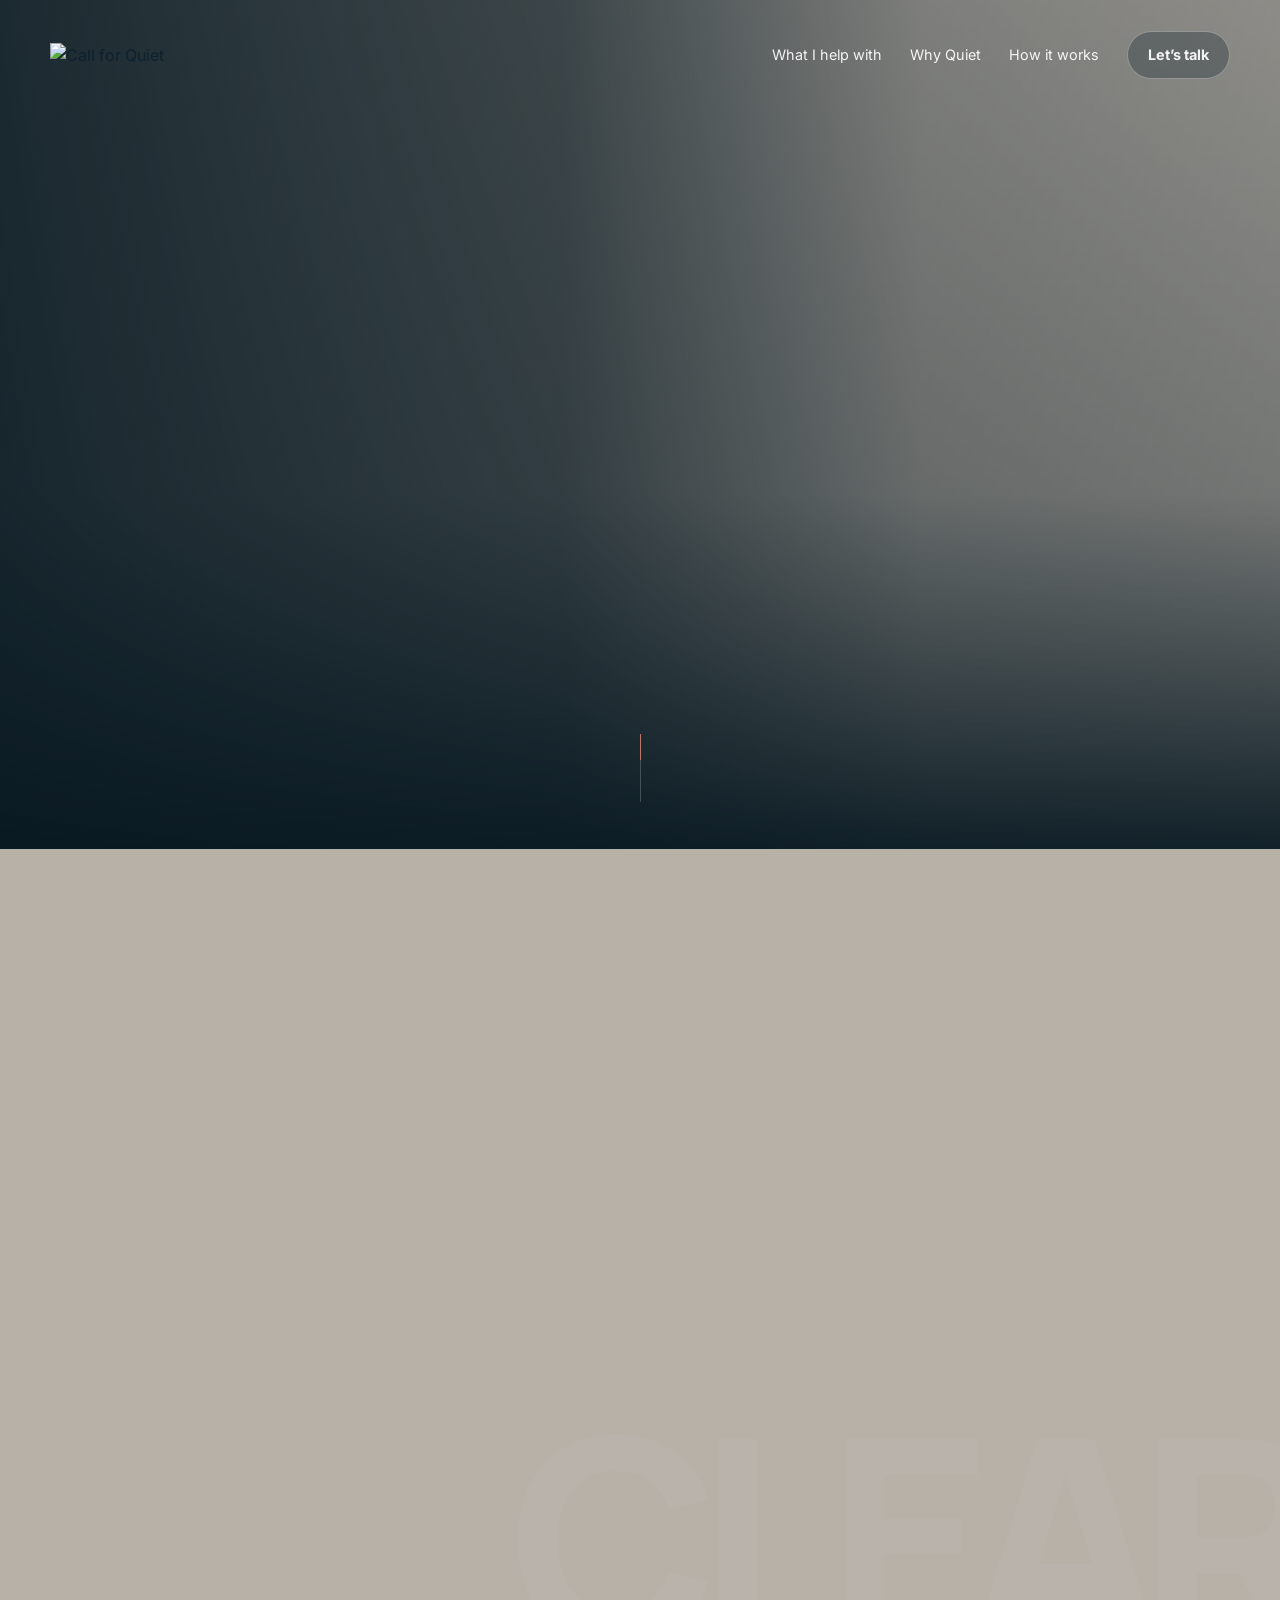
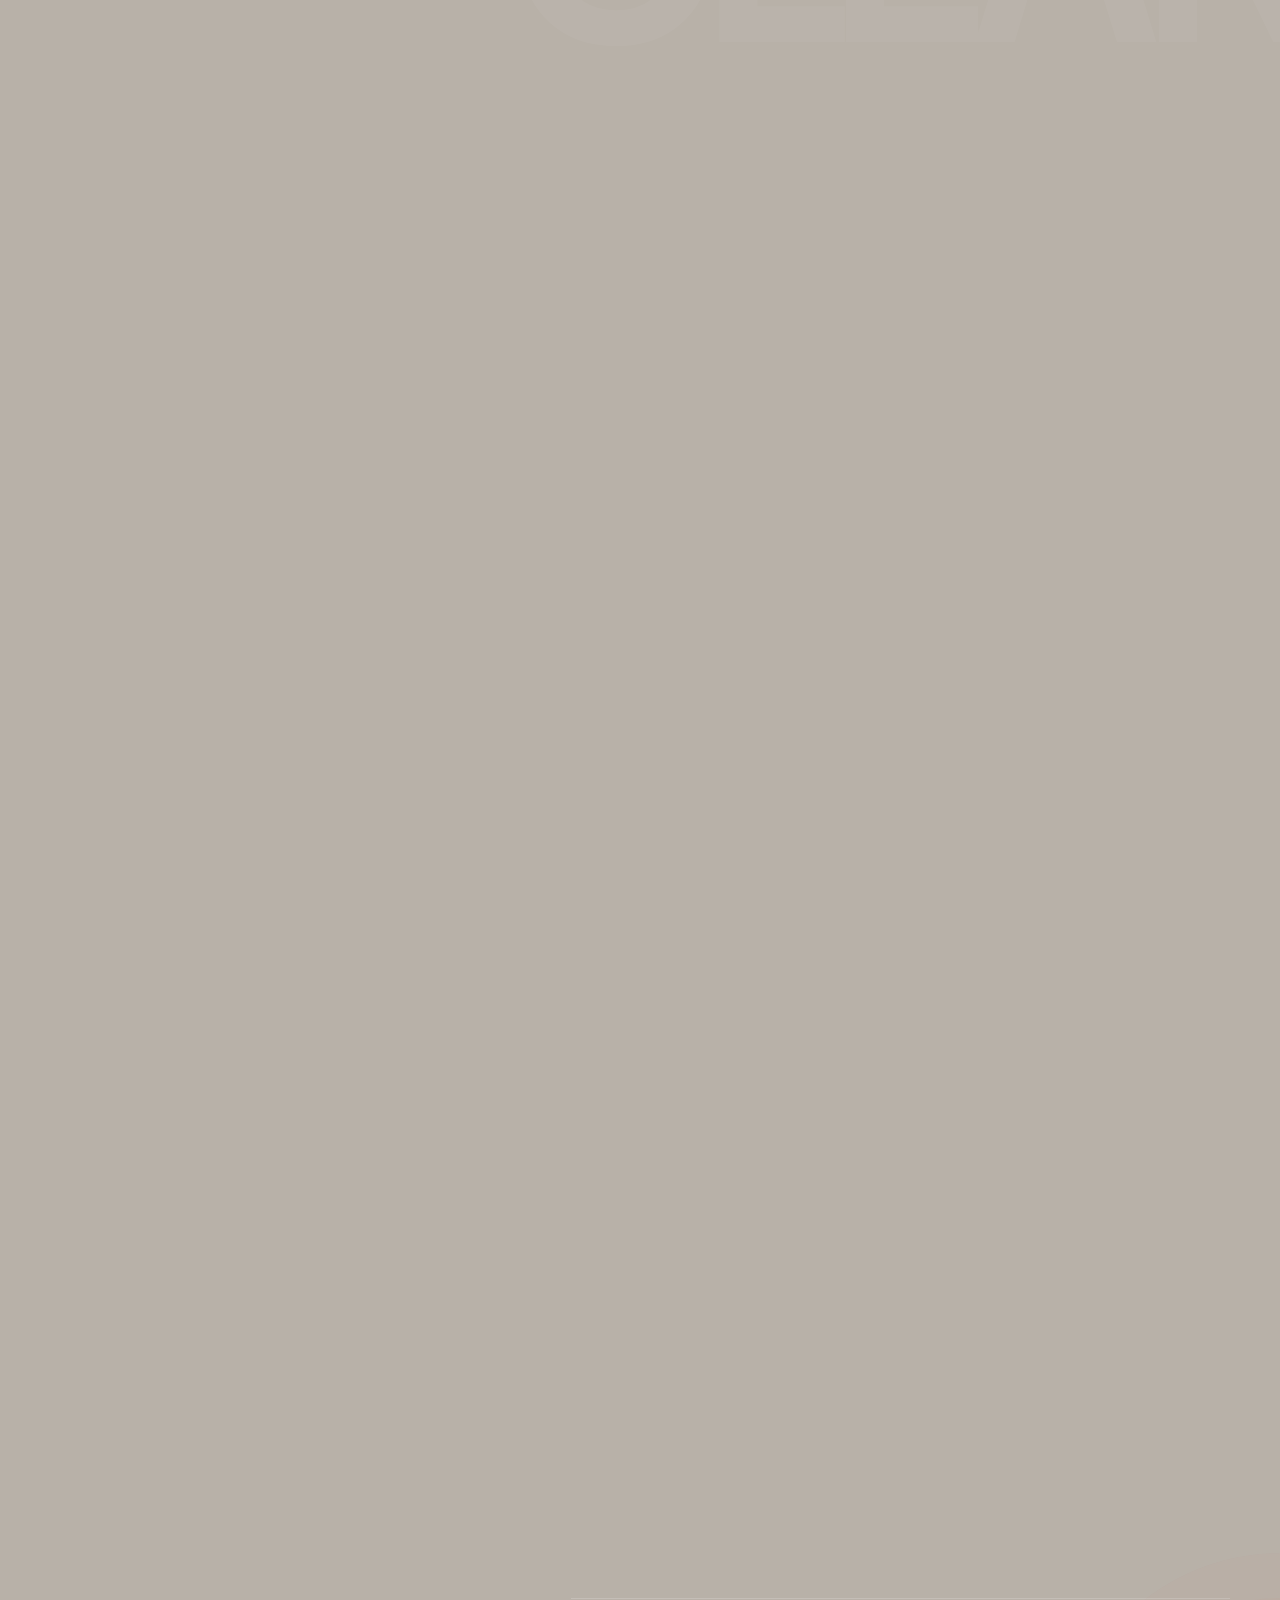
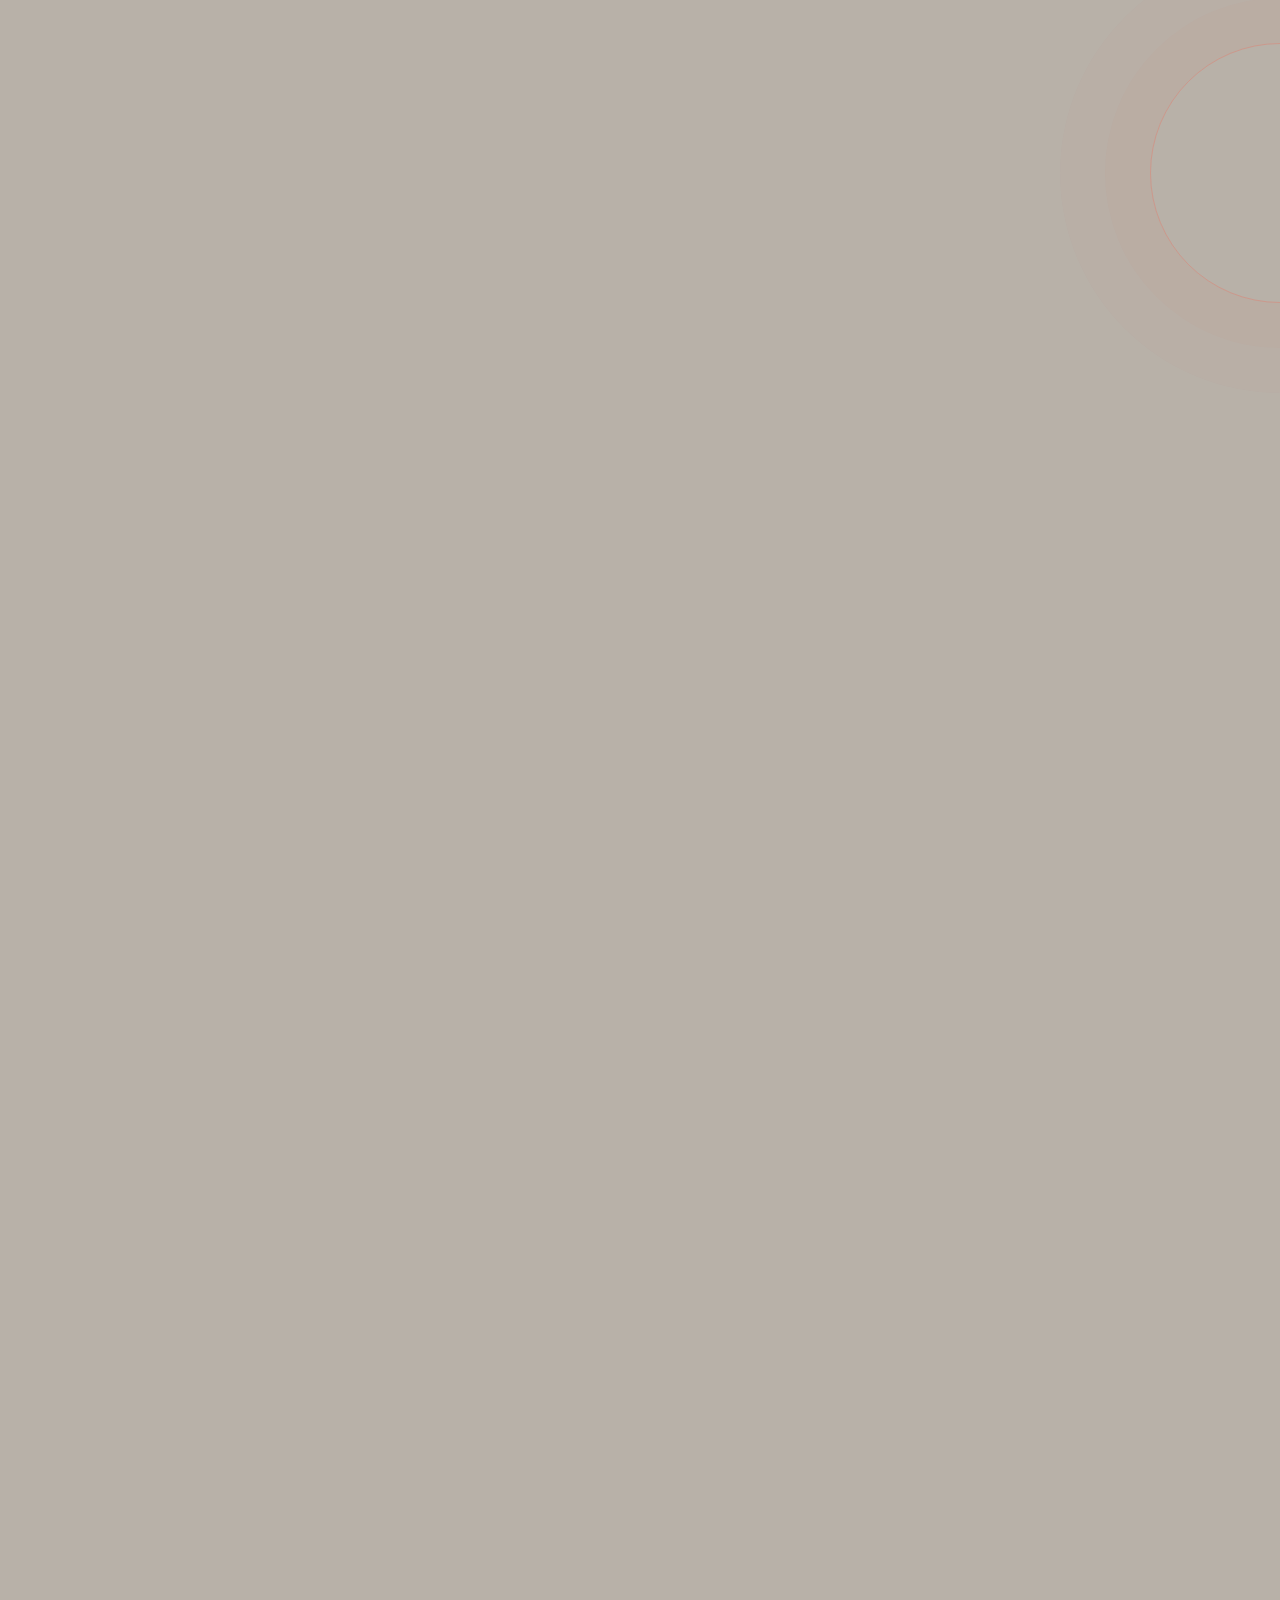
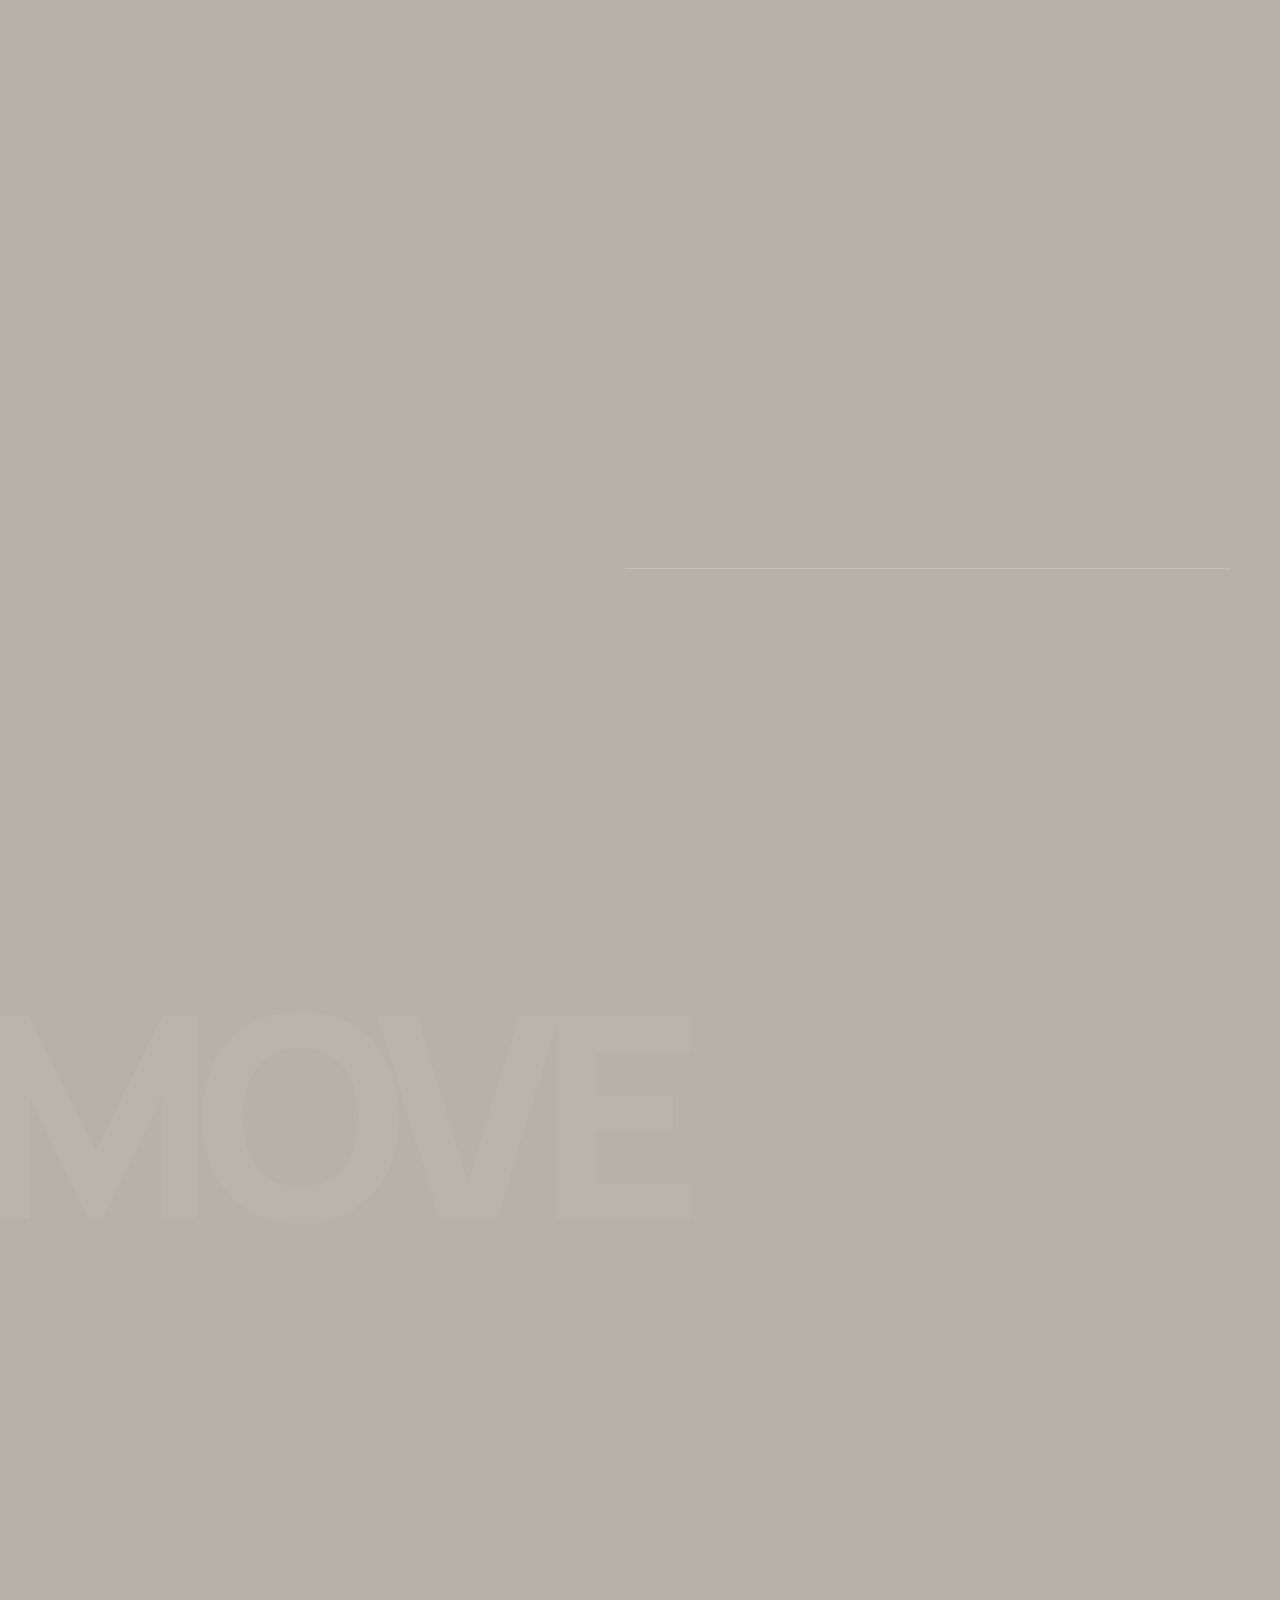
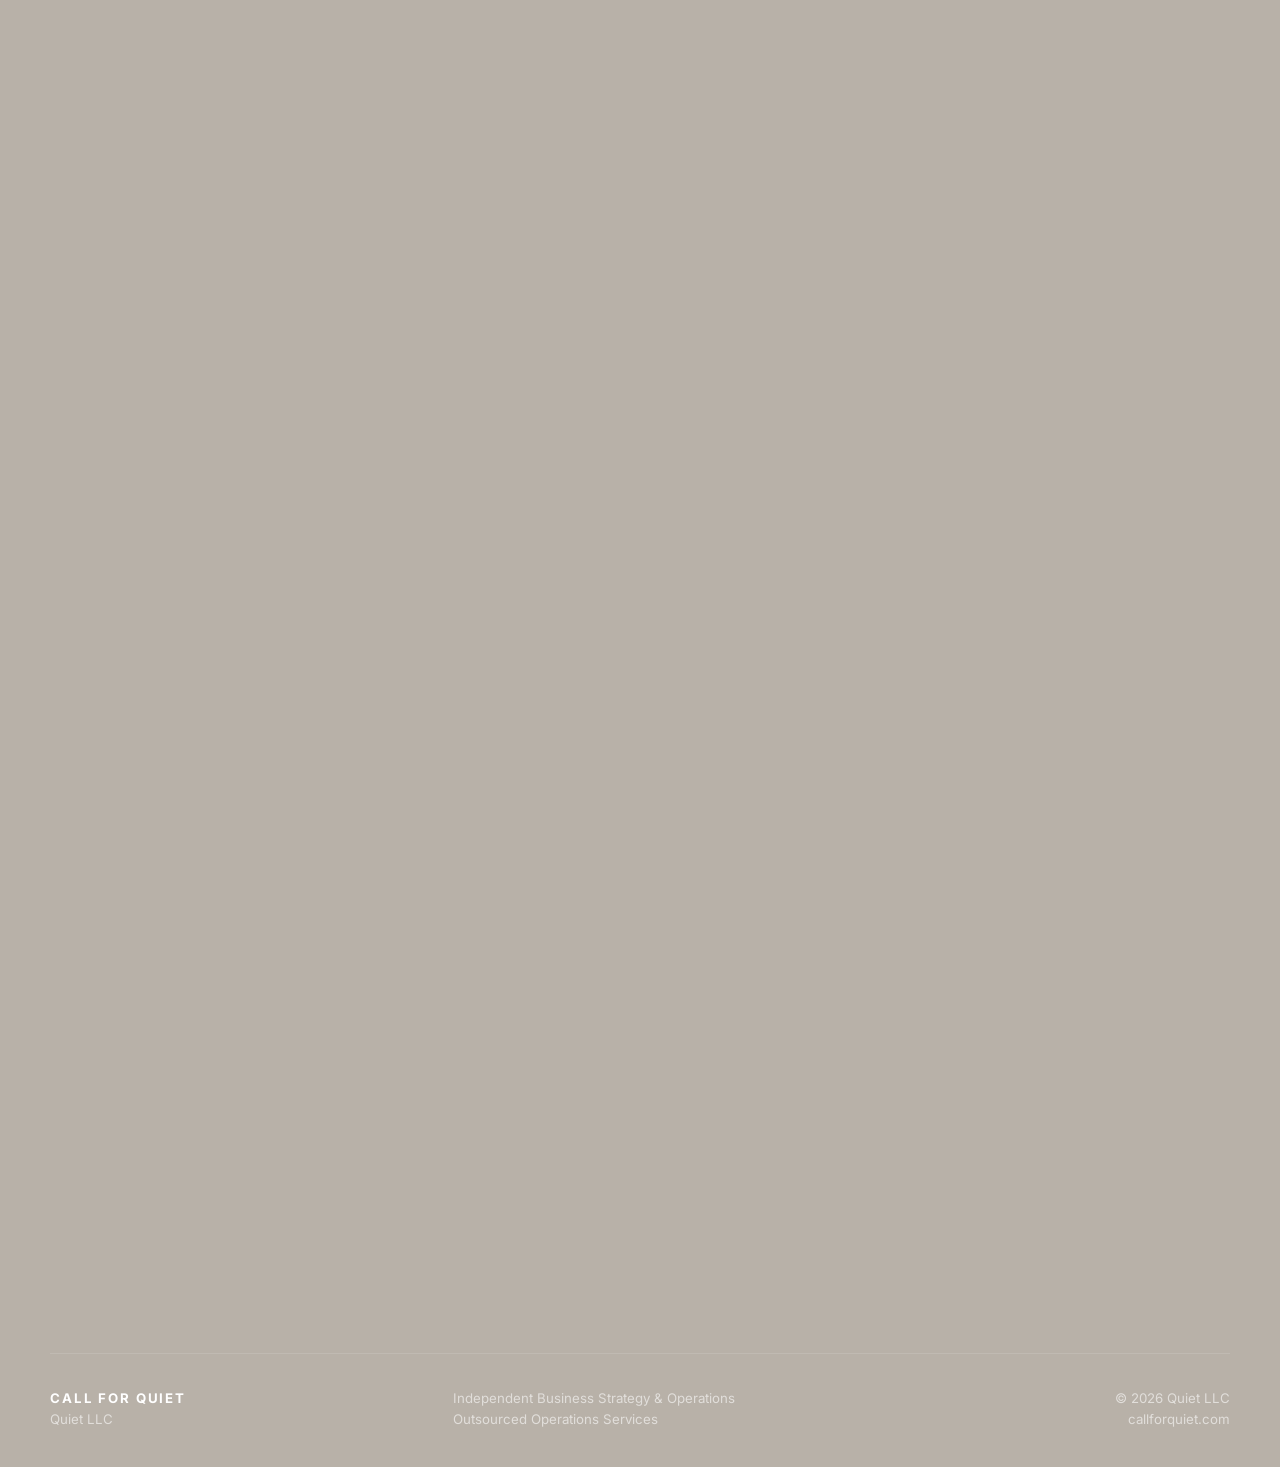
==== commit e78f118f: "lots of little updates... might delete later" ====
--- a/saver2/index.html
+++ b/saver2/index.html
@@ -1,154 +1,315 @@
 <!doctype html>
 <html lang="en">
 <head>
-  <meta charset="utf-8" />
-  <meta name="viewport" content="width=device-width,initial-scale=1" />
-  <meta name="description" content="Quiet helps independent business owners make clearer decisions, solve operational problems, and get work off their plate." />
-  <title>Call for Quiet - Strategy & Operations</title>
+  <meta charset="utf-8">
+  <meta name="viewport" content="width=device-width, initial-scale=1">
+  <meta name="description" content="Quiet helps independent business owners make clearer decisions, solve operational problems, and get work off their plate.">
+  <meta name="theme-color" content="#091923">
+  <title>Call for Quiet — Strategy, Operations & Owner Support</title>
   <link rel="preconnect" href="https://fonts.googleapis.com">
   <link rel="preconnect" href="https://fonts.gstatic.com" crossorigin>
-  <link href="https://fonts.googleapis.com/css2?family=Inter:wght@400;500;600;700&family=Manrope:wght@600;700;800&display=swap" rel="stylesheet">
-  <link rel="stylesheet" href="styles.css" />
+  <link href="https://fonts.googleapis.com/css2?family=Inter:wght@400;500;600;700&family=Manrope:wght@500;600;700;800&display=swap" rel="stylesheet">
+  <link rel="stylesheet" href="styles.css">
 </head>
 <body>
+  <div class="page-glow page-glow-a" aria-hidden="true"></div>
+  <div class="page-glow page-glow-b" aria-hidden="true"></div>
+
   <header class="site-header" id="top">
     <a class="brand" href="#top" aria-label="Call for Quiet home">
-      <img src="images/callforquietlogo1.png" alt="Call for Quiet" class="site-logo">
-
+      <img src="images/callforquietlogo.png" alt="Call for Quiet" class="site-logo">
     </a>
     <button class="menu-toggle" aria-expanded="false" aria-controls="site-nav">Menu</button>
     <nav class="site-nav" id="site-nav" aria-label="Primary navigation">
-      <a href="#problems">What we help with</a>
-      <a href="#approach">How it works</a>
-      <a href="#about">Why Quiet</a>
-      <a class="nav-cta" href="#contact">Let's Talk</a>
+      <a href="#help">What I help with</a>
+      <a href="#experience">Why Quiet</a>
+      <a href="#process">How it works</a>
+      <a class="nav-cta" href="#contact">Let’s talk</a>
     </nav>
   </header>
 
   <main>
-    <section class="hero hero-photo">
+    <section class="hero" aria-labelledby="hero-title">
+      <div class="hero-image" aria-hidden="true"></div>
       <div class="hero-shade" aria-hidden="true"></div>
-      <div class="hero-inner shell">
-        <div class="hero-message">
-          <p class="eyebrow">Strategy • Operations • Owner Support</p>
-          <h1><span>Running a business is loud.</span>Call for Quiet.</h1>
-          <p class="hero-copy">Strategic support for business owners who need a clearer head, a second set of eyes, and someone who can actually take things off the plate.</p>
+      <div class="shell hero-layout">
+        <div class="hero-copy reveal">
+          <p class="eyebrow">Strategy · Operations · Owner Support</p>
+          <h1 id="hero-title">
+            <span class="hero-pre">Running a business is loud.</span>
+            <span class="hero-main">Call for Quiet.</span>
+          </h1>
+          <p class="hero-lede">
+            An independent partner for business owners who need a clearer head,<br>
+            a second set of eyes, and someone who can take things off their plate.
+          </p>
           <div class="hero-actions">
-            <a class="button button-gold" href="#contact">Let’s Talk <span aria-hidden="true">→</span></a>
-            <a class="text-link" href="#problems">See where Quiet helps</a>
-          </div>
-        </div>
-        <div class="hero-relief" aria-label="Clarity. Direction. Relief.">
+            <a class="button button-accent" href="#contact">Tell me what’s going on <span>→</span></a>
+            <a class="quiet-link" href="#story">Keep scrolling</a>
+          </div>
+        </div>
+        <div class="hero-mantra reveal reveal-delay-2" aria-label="Clarity. Direction. Relief.">
           <span>Clarity.</span>
           <span>Direction.</span>
-          <span>Relief.</span>
+          <span>Support.</span>
         </div>
       </div>
+      <div class="scroll-cue" aria-hidden="true"><span></span></div>
     </section>
 
-    <section class="intro section-cream">
-      <div class="shell intro-grid">
-        <div>
-          <p class="eyebrow navy">You don’t need another consultant.</p>
-          <h2>You need someone<br>in your corner.</h2>
-        </div>
-        <div class="intro-copy">
-          <p>Quiet works alongside privately owned businesses—typically under 100 employees—when the owner has too much in their head, too much on their plate, or a decision that needs an outside perspective.</p>
-          <p>No investment. No hidden agenda. No pushing someone else’s version of success onto your business.</p>
-          <p><strong>Just useful thinking, practical help, and one less thing for you to carry alone.</strong></p>
-        </div>
-      </div>
-    </section>
-
-    <section class="problems section-light" id="problems">
-      <div class="shell">
-        <div class="section-heading">
-          <p class="eyebrow navy">What brought you here?</p>
-          <h2>Sometimes the problem has a name.<br>Sometimes it’s just… a lot.</h2>
-        </div>
-        <div class="quote-grid">
-          <article class="problem-card"><span>01</span><p>“I’m spending my whole day putting out fires.”</p></article>
-          <article class="problem-card"><span>02</span><p>“We need to grow, but I’m not sure what comes next.”</p></article>
-          <article class="problem-card"><span>03</span><p>“We can’t keep good people.”</p></article>
-          <article class="problem-card"><span>04</span><p>“I need to hire, but I don’t know who I actually need.”</p></article>
-          <article class="problem-card"><span>05</span><p>“Everything still depends on me.”</p></article>
-          <article class="problem-card"><span>06</span><p>“I have a big decision and need someone to poke holes in it.”</p></article>
-          <article class="problem-card"><span>07</span><p>“Something is broken. I just can’t see what.”</p></article>
-          <article class="problem-card"><span>08</span><p>“I just need someone to help me get this organized.”</p></article>
-        </div>
-      </div>
-    </section>
-
-    <section class="services section-dark">
-      <div class="shell">
-        <div class="section-heading light-heading">
-          <p class="eyebrow">Where Quiet helps</p>
-          <h2>Think it through.<br>Sort it out.<br>Get it done.</h2>
-        </div>
-        <div class="service-grid">
-          <article><h3>Big decisions</h3><p>Growth plans, new markets, pricing, expansion, major purchases, business model questions, and the decisions that are hard to make from inside the noise.</p></article>
-          <article><h3>Operations</h3><p>Processes, roles, systems, handoffs, vendors, capacity, recurring headaches, and the work that somehow keeps finding its way back to the owner.</p></article>
-          <article><h3>People</h3><p>Hiring needs, turnover, role clarity, team structure, management problems, and practical ways to make the business a better place to work.</p></article>
-          <article><h3>Research & growth</h3><p>Market research, competitive analysis, customer questions, opportunity sizing, and turning a good idea into a plan you can actually act on.</p></article>
-          <article><h3>Outsourced operations</h3><p>Sometimes the answer isn’t another recommendation. It’s simply: <em>give it to me.</em> Quiet can own selected operational work so you don’t have to.</p></article>
-          <article class="service-callout"><p>Not sure which box your problem fits in?</p><strong>Good.</strong><span>Real businesses rarely organize their problems into consulting categories.</span></article>
-        </div>
-      </div>
-    </section>
-
-    <section class="approach section-cream" id="approach">
-      <div class="shell approach-grid">
-        <div class="sticky-copy">
-          <p class="eyebrow navy">How it works</p>
-          <h2>A quiet partner.<br>Your business.<br>Your call.</h2>
-          <p>Quiet is there to help you think, decide, organize, and act—without becoming another stakeholder you need to satisfy.</p>
-        </div>
-        <div class="steps">
-          <article><span>1</span><div><h3>Bring the mess.</h3><p>You don’t need a polished brief. Tell me what’s happening, what’s frustrating you, or what you can’t decide.</p></div></article>
-          <article><span>2</span><div><h3>Figure out what matters.</h3><p>We separate symptoms from causes, identify the real decision, and decide what’s worth fixing now.</p></div></article>
-          <article><span>3</span><div><h3>Make a practical plan.</h3><p>No 80-slide deck unless you actually need one. The goal is clarity and action, not consultant theater.</p></div></article>
-          <article><span>4</span><div><h3>Keep it moving.</h3><p>I can stay involved as a sounding board, help implement the work, or take selected operations off your plate.</p></div></article>
-        </div>
-      </div>
-    </section>
-
-    <section class="about section-light" id="about">
-      <div class="shell about-grid">
-        <div class="about-card">
-          <p class="eyebrow navy">Why Quiet</p>
-          <h2>The goal isn’t to make you dependent on a consultant.</h2>
-        </div>
-        <div class="about-copy">
-          <p>Quiet exists for owners who want capable support without giving up control, equity, or independence.</p>
-          <p>Think of it as the useful parts of a business partner—the perspective, the challenge, the support, the extra hands—without the entanglements.</p>
-          <blockquote>“For the things you shouldn’t have to figure out alone.”</blockquote>
-          <p class="signature">David Hansen<br><span>Founder & Principal, Quiet LLC</span></p>
-        </div>
-      </div>
-    </section>
-
-    <section class="contact section-dark" id="contact">
-      <div class="contact-bg" aria-hidden="true"></div>
-      <div class="shell contact-inner">
-        <p class="eyebrow">Clarity. Direction. Relief.</p>
-        <h2>What’s making<br>your business loud?</h2>
-        <p>Tell me what’s going on. You don’t need to know exactly what kind of help you need yet.</p>
-        <div class="contact-actions">
-          <a class="button button-gold" href="mailto:hello@callforquiet.com?subject=Call%20for%20Quiet">Let’s Talk <span aria-hidden="true">→</span></a>
-          <span class="contact-note">hello@callforquiet.com</span>
-        </div>
-      </div>
-    </section>
+    <div class="flow-canvas">
+      <section class="story flow-section" id="story">
+        <div class="shell story-grid">
+          <div class="story-statement reveal">
+            <p class="eyebrow ">The idea is simple.</p>
+            <h2>You don’t need another consultant.</h2>
+          </div>
+          <div class="story-answer reveal reveal-delay-1">
+            <p class="accent-intro">You need someone in your corner. </p>
+            <p>
+              Someone who will:<br>- listen without an agenda<br>- challenge assumptions, constructively<br>- priortize what is urgent
+            </p>
+            <p>
+              Quiet works alongside the people building and running independent businesses; from the idea before the doors open to the challenges that come years later. 
+I help when there’s too much in your head, too much on your plate, or a decision that could use an outside perspective.
+            </p>
+          </div>
+        </div>
+        <div class="drift-word drift-word-one" aria-hidden="true">CLEAR</div>
+      </section>
+
+      <section class="owner-voices flow-section" id="help">
+        <div class="shell">
+          <div class="section-intro narrow reveal">
+            <p class="eyebrow">What brought you here?</p>
+            <h2>Sometimes the problem has a name.<br> Sometimes it’s just… a lot.</h2>
+          </div>
+          <div class="voice-stream">
+            <p class="voice reveal slide-left">“I’m spending my whole day putting out fires.”</p>
+            <p class="voice reveal slide-right">“We’re growing, but I don’t know what comes next.”</p>
+            <p class="voice reveal slide-left">“We can’t keep good people.”</p>
+            <p class="voice reveal slide-right">“Everything still depends on me.”</p>
+            <p class="voice reveal slide-left">“I need to hire, but I don’t know who I actually need.”</p>
+            <p class="voice reveal slide-right">“Something is broken. I just can’t see what.”</p>
+          </div>
+        </div>
+      </section>
+
+      <section class="framework flow-section">
+        <div class="shell framework-wrap">
+          <div class="framework-copy reveal">
+            <p class="eyebrow light">Where Quiet fits</p>
+            <h2>Think it through.<br>Sort it out.<br><span>Get it moving.</span></h2>
+          </div>
+          <div class="framework-list">
+            <article class="framework-item reveal">
+              <span class="framework-num">01</span>
+              <div>
+                <h3>Figure it out.</h3>
+                <p>Strategy, research, major decisions, market questions, growth plans, pricing, expansion, and the things that are hard to see clearly from inside the business.</p>
+              </div>
+            </article>
+            <article class="framework-item reveal">
+              <span class="framework-num">02</span>
+              <div>
+                <h3>Set it up.</h3>
+                <p>Processes, roles, systems, vendors, handoffs, hiring needs, team structure, and practical ways to make the business easier to run.</p>
+              </div>
+            </article>
+            <article class="framework-item reveal">
+              <span class="framework-num">03</span>
+              <div>
+                <h3>Keep it going.</h3>
+                <p>Implementation, outsourced operations, project ownership, accountability, and the work that needs to move forward after the decision has been made.</p>
+              </div>
+            </article>
+          </div>
+        </div>
+        <div class="drift-orb drift-orb-a" aria-hidden="true"></div>
+      </section>
+
+      <section class="experience flow-section" id="experience">
+        <div class="shell experience-grid">
+          <div class="experience-heading reveal">
+            <p class="eyebrow">Why Quiet</p>
+            <h2>I’ve spent my career figuring things out when the answer wasn’t obvious.</h2>
+          </div>
+          <div class="experience-copy reveal reveal-delay-1">
+            <p class="experience-lede">Complex problems. Real constraints. Measurable outcomes.</p>
+            <p class="placeholder">
+              Lorem ipsum dolor sit amet, consectetur adipiscing elit. Sed posuere,
+              neque in interdum facilisis, ipsum justo cursus arcu, vitae porttitor
+              erat lectus at lorem.
+            </p>
+            <p class="placeholder">
+              Lorem ipsum dolor sit amet, consectetur adipiscing elit. Global collaboration,
+              limited resources, complex stakeholder environments, outcome evaluation,
+              systems thinking, and practical implementation will live here.
+            </p>
+            <div class="experience-points">
+              <span class="reveal">Local to Global Perspective</span>
+              <span class="reveal">Complex Problem Solving</span>
+              <span class="reveal">Resourceful Execution</span>
+              <span class="reveal">Outcome-Focused Thinking</span>
+            </div>
+          </div>
+        </div>
+        <div class="experience-pull reveal">
+          <div class="shell"><p>Useful thinking. Practical help.</p></div>
+        </div>
+      </section>
+
+      <section class="process flow-section" id="process">
+        <div class="shell process-grid">
+          <div class="process-intro reveal">
+            <p class="eyebrow light">How it works</p>
+            <h2>Bring the mess.</h2>
+            <p>You don’t need a polished brief. Tell me what’s happening, what’s frustrating you, or what you can’t decide.</p>
+          </div>
+          <div class="process-steps">
+            <article class="process-step reveal">
+              <span>01</span>
+              <div>
+                <h3>Find the real problem.</h3>
+                <p>Separate symptoms from causes and decide what actually deserves attention.</p>
+              </div>
+            </article>
+            <article class="process-step reveal">
+              <span>02</span>
+              <div>
+                <h3>Make a practical plan.</h3>
+                <p>No consultant theater. Just a path forward that fits your business.</p>
+              </div>
+            </article>
+            <article class="process-step reveal">
+              <span>03</span>
+              <div>
+                <h3>Decide what happens next.</h3>
+                <p>I can stay involved, help implement, or take selected work off your plate.</p>
+              </div>
+            </article>
+          </div>
+        </div>
+        <div class="drift-word drift-word-two" aria-hidden="true">MOVE</div>
+      </section>
+
+      <section class="independence flow-section">
+        <div class="shell independence-wrap">
+          <div class="independence-line reveal">
+            <p class="eyebrow dark">A quiet partner.</p>
+            <h2>Your business.<br>Your goals.<br><span>Your call.</span></h2>
+          </div>
+          <div class="independence-copy reveal reveal-delay-1">
+            <p>Quiet exists for owners who want capable support without giving up control, equity, or independence.</p>
+            <p>Think of it as the useful parts of a business partner—the perspective, challenge, support, and extra hands—without the entanglements.</p>
+          </div>
+        </div>
+      </section>
+
+      <section class="contact flow-section" id="contact">
+        <div class="shell contact-form-layout">
+          <div class="contact-form-intro reveal">
+            <p class="eyebrow">Get in touch</p>
+            <h2>What’s making your business loud?</h2>
+            <p>
+              Tell me what’s going on. You don’t need to know exactly what kind of help you need yet.
+              A little context is plenty.
+            </p>
+
+            <div class="contact-direct">
+              <span>Prefer to reach out directly?</span>
+              <a href="mailto:david@callforquiet.com">david@callforquiet.com</a>
+              <a href="tel:+15084440400">508 . 444 . 0400</a>
+            </div>
+          </div>
+
+          <form
+            class="contact-form reveal reveal-delay-1"
+            action="https://formspree.io/f/REPLACE_WITH_FORM_ID"
+            method="POST"
+          >
+            <!-- Replace REPLACE_WITH_FORM_ID above with the endpoint ID from Formspree. -->
+            <input type="hidden" name="_subject" value="New Call for Quiet website inquiry">
+            <input class="form-honeypot" type="text" name="_gotcha" tabindex="-1" autocomplete="off" aria-hidden="true">
+
+            <div class="form-grid">
+              <label class="field">
+                <span>Name <em>required</em></span>
+                <input type="text" name="name" autocomplete="name" required>
+              </label>
+
+              <label class="field">
+                <span>Business name</span>
+                <input type="text" name="business_name" autocomplete="organization">
+              </label>
+
+              <label class="field">
+                <span>Email</span>
+                <input type="email" name="email" autocomplete="email">
+              </label>
+
+              <label class="field">
+                <span>Phone</span>
+                <input type="tel" name="phone" autocomplete="tel">
+              </label>
+
+              <fieldset class="choice-group field-full">
+                <legend>Preferred contact <em>required</em></legend>
+                <div class="radio-row">
+                  <label class="radio-option">
+                    <input type="radio" name="preferred_contact" value="Email" required>
+                    <span>Email</span>
+                  </label>
+                  <label class="radio-option">
+                    <input type="radio" name="preferred_contact" value="Phone">
+                    <span>Phone</span>
+                  </label>
+                </div>
+              </fieldset>
+
+              <label class="field field-full">
+                <span>Where is the business right now?</span>
+                <select name="business_stage">
+                  <option value="">Choose one — optional</option>
+                  <option value="Pre-launch">Pre-launch / getting ready</option>
+                  <option value="New">Newly formed / finding our footing</option>
+                  <option value="Established">Established / up and running</option>
+                  <option value="Other">Something else</option>
+                </select>
+              </label>
+
+              <label class="field field-full">
+                <span>What’s making you reach out? <em>required</em></span>
+                <textarea
+                  name="message"
+                  rows="6"
+                  required
+                  placeholder="A problem, a decision, an idea, too much on your plate — start wherever makes sense."
+                ></textarea>
+              </label>
+            </div>
+
+            <div class="form-footer">
+              <p class="form-note">
+                No polished brief needed. Just tell me what’s happening.
+              </p>
+              <button class="form-submit" type="submit">
+                Send it to Quiet <span aria-hidden="true">→</span>
+              </button>
+            </div>
+          </form>
+        </div>
+      </section>
+
+      <footer class="site-footer">
+        <div class="shell footer-grid">
+          <div class="footer-brand"><strong>CALL FOR QUIET</strong><span>Quiet LLC</span></div>
+          <div class="footer-copy">Independent Business Strategy & Operations<br>Outsourced Operations Services</div>
+          <div class="footer-right">© <span id="year"></span> Quiet LLC<br>callforquiet.com</div>
+        </div>
+      </footer>
+    </div>
   </main>
-
-  <footer class="site-footer">
-    <div class="shell footer-grid">
-      <div class="footer-brand"><strong>CALL FOR QUIET</strong><span>Quiet LLC</span></div>
-      <div>Independent Business Strategy & Operations<br>Outsourced Operations Services</div>
-      <div class="footer-right">© <span id="year"></span> Quiet LLC<br>callforquiet.com</div>
-    </div>
-  </footer>
-
   <script src="script.js"></script>
 </body>
 </html>
--- a/saver2/styles.css
+++ b/saver2/styles.css
@@ -1,263 +1,1179 @@
 :root {
-  --navy: #10243b;
-  --navy-2: #0a1a2a;
-  --cream: #f3efe6;
-  --paper: #fbfaf7;
-  --gold: #bd9853;
-  --ink: #15243a;
-  --muted: #66717d;
-  --line: rgba(16,36,59,.16);
+  --ink: #0d2230;
+  --ink-deep: #071821;
+  --ink-soft: #17384b;
+  --paper: #f2eee7;
+  --paper-warm: #e8e1d8;
+  --stone: #b8b1a8;
+  --accent: #ff5c45;
+  --accent-soft: #ff806e;
+  --white: #fffdf9;
+  --line-dark: rgba(13,34,48,.14);
+  --line-light: rgba(255,255,255,.17);
   --max: 1180px;
 }
+
 * { box-sizing: border-box; }
-html { scroll-behavior: smooth; }
-body { margin: 0; font-family: Inter, system-ui, sans-serif; color: var(--ink); background: var(--paper); line-height: 1.55; }
+
+html {
+  scroll-behavior: smooth;
+  background: var(--ink-deep);
+}
+
+body {
+  margin: 0;
+  color: var(--ink);
+  font-family: Inter, system-ui, sans-serif;
+  background: var(--ink-deep);
+  line-height: 1.55;
+  overflow-x: hidden;
+}
+
 a { color: inherit; }
-.shell { width: min(var(--max), calc(100% - 48px)); margin: 0 auto; }
-.site-header { position: sticky; top: 0; z-index: 50; min-height: 82px; display: flex; align-items: center; justify-content: space-between; padding: 0 max(24px, calc((100vw - var(--max))/2)); background: rgba(243,239,230,.94); backdrop-filter: blur(14px); border-bottom: 1px solid rgba(16,36,59,.08); }
-.brand { display: flex; align-items: center; gap: 13px; text-decoration: none; }
-.brand-mark, .mini-mark { width: 54px; height: 54px; border: 3px solid var(--navy); border-right-color: transparent; border-radius: 50%; transform: rotate(-16deg); }
-.brand-type { display:flex; flex-direction:column; letter-spacing:.22em; font-size:.66rem; line-height:1.15; }
-.brand-type strong { font: 800 1.18rem/1 Manrope, sans-serif; letter-spacing:.12em; margin-top:4px; }
-.site-nav { display:flex; align-items:center; gap:28px; font-size:.92rem; }
-.site-nav a { text-decoration:none; }
-.nav-cta { border:1px solid var(--navy); padding:10px 16px; }
-.menu-toggle { display:none; }
-.section-dark { color: white; background: var(--navy-2); position: relative; overflow:hidden; }
-.section-cream { background: var(--cream); }
-.section-light { background: var(--paper); }
-.hero { min-height: 760px; display:flex; align-items:center; }
-.hero-bg, .contact-bg { position:absolute; inset:0; background:
-  radial-gradient(circle at 18% 30%, rgba(255,255,255,.11), transparent 23%),
-  linear-gradient(180deg, rgba(10,26,42,.14), rgba(10,26,42,.88)),
-  linear-gradient(135deg, transparent 0 45%, rgba(189,152,83,.12) 45% 46%, transparent 46% 100%); }
-.hero-bg::after, .contact-bg::after { content:""; position:absolute; left:-8%; right:-8%; bottom:-2%; height:35%; background:linear-gradient(155deg, transparent 0 37%, rgba(255,255,255,.06) 37.5% 45%, transparent 45.5% 54%, rgba(189,152,83,.10) 54.5% 63%, transparent 63.5%); opacity:.65; }
-.hero-inner { position:relative; z-index:2; padding:120px 0 130px; }
-.eyebrow { text-transform:uppercase; letter-spacing:.19em; color:var(--gold); font-size:.76rem; font-weight:700; }
-.eyebrow.navy { color:var(--navy); opacity:.7; }
-.hero h1, h2 { font-family: Manrope, Inter, sans-serif; letter-spacing:-.045em; margin:0; }
-.hero h1 { font-size:clamp(4rem, 8vw, 7.8rem); line-height:.9; max-width:1000px; }
-.hero h1 span { color:#d9dfe5; }
-.hero-kicker { font-family:Manrope,sans-serif; font-size:clamp(2rem,3vw,3.1rem); color:var(--gold); margin:24px 0 18px; font-weight:700; }
-.hero-copy { max-width:760px; color:#d8e0e7; font-size:1.18rem; }
-.hero-actions { display:flex; gap:24px; align-items:center; margin-top:34px; }
-.button { display:inline-block; text-decoration:none; padding:15px 21px; font-weight:700; }
-.button-gold { background:var(--gold); color:#0c1c2c; }
-.text-link { color:white; text-underline-offset:4px; }
-.hero-note { position:absolute; right:38px; bottom:34px; color:var(--gold); letter-spacing:.14em; text-transform:uppercase; font-weight:700; font-size:.74rem; z-index:2; }
-.intro, .problems, .services, .approach, .about, .contact { padding:110px 0; }
-.intro-grid, .about-grid { display:grid; grid-template-columns: .9fr 1.1fr; gap:90px; align-items:start; }
-h2 { font-size:clamp(2.7rem,5vw,5rem); line-height:.98; }
-.intro-copy, .about-copy { font-size:1.14rem; max-width:720px; }
-.intro-copy p:first-child { margin-top:0; }
-.section-heading { margin-bottom:52px; }
-.section-heading h2 { max-width:900px; }
-.quote-grid { display:grid; grid-template-columns:repeat(4,1fr); border-top:1px solid var(--line); border-left:1px solid var(--line); }
-.problem-card { min-height:220px; padding:28px; border-right:1px solid var(--line); border-bottom:1px solid var(--line); display:flex; flex-direction:column; justify-content:space-between; transition:.25s ease; }
-.problem-card:hover { background:var(--cream); transform:translateY(-3px); }
-.problem-card span { color:var(--gold); font-weight:700; font-size:.8rem; }
-.problem-card p { font:600 1.15rem/1.35 Manrope,sans-serif; }
-.light-heading h2 { color:white; }
-.service-grid { display:grid; grid-template-columns:repeat(3,1fr); gap:1px; background:rgba(255,255,255,.12); border:1px solid rgba(255,255,255,.12); }
-.service-grid article { background:var(--navy-2); padding:36px; min-height:270px; }
-.service-grid h3, .steps h3 { font:700 1.35rem/1.2 Manrope,sans-serif; margin:0 0 15px; }
-.service-grid p { color:#cfd8e0; }
-.service-callout { background:var(--gold)!important; color:#10243b; display:flex; flex-direction:column; justify-content:center; }
-.service-callout p, .service-callout span { color:#10243b; }
-.service-callout strong { font:800 2.8rem/1 Manrope,sans-serif; margin:8px 0 16px; }
-.approach-grid { display:grid; grid-template-columns:.85fr 1.15fr; gap:100px; }
-.sticky-copy { position:sticky; top:130px; align-self:start; }
-.sticky-copy p:last-child { font-size:1.1rem; max-width:540px; }
-.steps article { display:grid; grid-template-columns:70px 1fr; gap:26px; padding:32px 0; border-top:1px solid var(--line); }
-.steps article:last-child { border-bottom:1px solid var(--line); }
-.steps span { color:var(--gold); font:800 2rem/1 Manrope,sans-serif; }
-.steps p { margin:0; color:#4b5967; }
-.about-card { background:var(--cream); padding:44px; }
-.mini-mark { width:68px; height:68px; margin-bottom:38px; }
-.about-card h2 { font-size:clamp(2.4rem,4vw,4.4rem); }
-.about-copy blockquote { margin:42px 0; padding-left:26px; border-left:2px solid var(--gold); font:700 1.8rem/1.25 Manrope,sans-serif; color:var(--navy); }
-.signature { margin-top:38px; font-weight:700; }
-.signature span { color:var(--muted); font-weight:400; }
-.contact { min-height:650px; display:flex; align-items:center; }
-.contact-inner { position:relative; z-index:2; }
-.contact h2 { font-size:clamp(3.5rem,7vw,7rem); color:white; }
-.contact p:not(.eyebrow) { color:#d9e0e7; max-width:720px; font-size:1.16rem; }
-.contact-actions { display:flex; gap:24px; align-items:center; margin-top:34px; }
-.contact-note { color:var(--gold); font-weight:600; }
-.contact small { display:block; color:#8fa0af; margin-top:14px; }
-.site-footer { background:#07131f; color:#d6dee5; padding:36px 0; font-size:.84rem; }
-.footer-grid { display:grid; grid-template-columns:1fr 1fr 1fr; gap:28px; align-items:end; }
-.footer-brand { display:flex; flex-direction:column; gap:4px; }
-.footer-brand strong { color:white; letter-spacing:.16em; }
-.footer-right { text-align:right; }
-@media (max-width: 900px){
-  .site-nav { position:absolute; top:82px; left:0; right:0; background:var(--cream); padding:24px; flex-direction:column; align-items:flex-start; display:none; border-bottom:1px solid var(--line); }
-  .site-nav.open { display:flex; }
-  .menu-toggle { display:block; background:none; border:1px solid var(--navy); padding:8px 12px; }
-  .hero { min-height:680px; }
-  .intro-grid,.about-grid,.approach-grid { grid-template-columns:1fr; gap:50px; }
-  .sticky-copy { position:static; }
-  .quote-grid { grid-template-columns:repeat(2,1fr); }
-  .service-grid { grid-template-columns:1fr 1fr; }
-  .footer-grid { grid-template-columns:1fr; }
-  .footer-right { text-align:left; }
-}
-@media (max-width: 620px){
-  .shell { width:min(var(--max), calc(100% - 32px)); }
-  .brand-mark { width:44px; height:44px; }
-  .brand-type span { display:none; }
-  .hero-inner { padding:95px 0 110px; }
-  .hero h1 { font-size:3.6rem; }
-  .hero-actions,.contact-actions { flex-direction:column; align-items:flex-start; }
-  .quote-grid,.service-grid { grid-template-columns:1fr; }
-  .problem-card { min-height:160px; }
-  .intro,.problems,.services,.approach,.about,.contact { padding:80px 0; }
-  .steps article { grid-template-columns:48px 1fr; }
-  .hero-note { left:16px; right:auto; }
-}
-
-/* ---- Call for Quiet visual refresh ---- */
+img { max-width: 100%; }
+
+.shell {
+  width: min(var(--max), calc(100% - 48px));
+  margin: 0 auto;
+}
+
+.page-glow {
+  position: fixed;
+  z-index: 0;
+  pointer-events: none;
+  border-radius: 999px;
+  filter: blur(90px);
+  opacity: .22;
+}
+
+.page-glow-a {
+  width: 360px;
+  height: 360px;
+  background: var(--accent);
+  top: 18vh;
+  left: -170px;
+}
+
+.page-glow-b {
+  width: 460px;
+  height: 460px;
+  background: #819aa5;
+  right: -250px;
+  top: 135vh;
+  opacity: .15;
+}
+
 .site-header {
-  min-height: 96px;
-  padding-top: 9px;
-  padding-bottom: 9px;
-  background: rgba(250,247,240,.95);
-}
+  position: absolute;
+  top: 0;
+  left: 0;
+  right: 0;
+  z-index: 30;
+  display: flex;
+  align-items: center;
+  justify-content: space-between;
+  min-height: 110px;
+  padding: 14px max(26px, calc((100vw - var(--max)) / 2));
+}
+
+.brand {
+  display: flex;
+  align-items: center;
+  text-decoration: none;
+}
+
 .site-logo {
   display: block;
-  width: 450px;
-  max-height: 100px;
+  width: clamp(195px, 18vw, 270px);
   height: auto;
-  object-fit: contain;
-}
-.nav-cta,
-.button {
+}
+
+.site-nav {
+  display: flex;
+  align-items: center;
+  gap: 28px;
+  color: rgba(255,255,255,.92);
+  font-size: .9rem;
+}
+
+.site-nav a { text-decoration: none; }
+
+.site-nav > a:not(.nav-cta) {
+  position: relative;
+}
+
+.site-nav > a:not(.nav-cta)::after {
+  content: "";
+  position: absolute;
+  left: 0;
+  bottom: -7px;
+  width: 0;
+  height: 2px;
+  background: var(--accent);
+  transition: width .25s ease;
+}
+
+.site-nav > a:not(.nav-cta):hover::after {
+  width: 100%;
+}
+
+.nav-cta {
+  padding: 12px 20px;
+  border: 1px solid rgba(255,255,255,.32);
   border-radius: 999px;
-}
-.nav-cta {
-  border: 0;
-  background: var(--gold);
+  background: rgba(7,24,33,.28);
+  backdrop-filter: blur(10px);
+  font-weight: 700;
+}
+
+.nav-cta:hover {
+  border-color: var(--accent);
+}
+
+.menu-toggle { display: none; }
+
+.hero {
+  position: relative;
+  z-index: 1;
+  min-height: 850px;
+  display: flex;
+  align-items: end;
+  overflow: hidden;
   color: white;
-  padding: 13px 24px;
-  font-weight: 700;
-  box-shadow: 0 8px 24px rgba(189,152,83,.20);
-}
-.nav-cta:hover,
-.button:hover {
-  transform: translateY(-2px);
-}
+ 
+  background: var(--stone);
+
+}
+
+.hero-image,
+.hero-shade {
+  position: absolute;
+  inset: 0;
+}
+
+.hero-image {
+  background-image: url("images/quiet-hero.jpg");
+  background-size: cover;
+  background-position: center 25%
+  transform: scale(1.0);
+  will-change: transform;
+}
+
+.hero-shade {
+  background:
+    linear-gradient(90deg, rgba(7,24,33,.88) 0%, rgba(7,24,33,.68) 44%, rgba(7,24,33,.28) 72%, rgba(7,24,33,.18) 100%),
+    linear-gradient(180deg, rgba(7,24,33,.07) 0%, rgba(7,24,33,.25) 58%, rgba(7,24,33,.93) 100%);
+}
+
+/* .hero::after {
+  content: "";
+  position: absolute;
+  left: 0;
+  right: 0;
+  bottom: -1px;
+  height: 450px;
+
+  background: linear-gradient(
+    to bottom,
+    rgba(184, 177, 168, 0) 0%,
+    rgba(184, 177, 168, 0.05) 20%,
+    rgba(184, 177, 168, 0.15) 40%,
+    rgba(184, 177, 168, 0.35) 60%,
+    rgba(184, 177, 168, 0.68) 82%,
+    #b8b1a8 100%
+  );
+
+  pointer-events: none;
+} */
+
+.hero-layout {
+  position: relative;
+  z-index: 2;
+  display: grid;
+  grid-template-columns: minmax(0,1fr) 320px;
+  gap: 70px;
+  align-items: end;
+  padding: 220px 0 145px;
+}
+
+.eyebrow {
+  margin: 0 0 18px;
+  text-transform: uppercase;
+  letter-spacing: .18em;
+  font-size: .76rem;
+  font-weight: 800;
+  color: var(--accent);
+}
+
+.eyebrow.dark {
+  color: var(--accent);
+  opacity: .72;
+}
+
+.eyebrow.light {
+  color: var(--accent);
+}
+
+.hero h1,
+h2,
+h3 {
+  font-family: Manrope, Inter, sans-serif;
+  margin: 0;
+}
+
+.hero h1 {
+  display: flex;
+  flex-direction: column;
+  gap: 10px;
+}
+
+.hero-pre {
+  color: var(--accent);
+  text-transform: uppercase;
+  letter-spacing: .07em;
+  font-size: clamp(1.25rem, 2.5vw, 2.1rem);
+  line-height: 1.1;
+  font-weight: 800;
+}
+
+.hero-main {
+  font-size: clamp(4.5rem, 8vw, 8.2rem);
+  line-height: .89;
+  letter-spacing: -.065em;
+  font-weight: 800;
+}
+
+.hero-lede {
+  max-width: 660px;
+  margin: 24px 0 0;
+  color: rgba(255,255,255,.84);
+  font-size: 1.15rem;
+}
+
+.hero-actions {
+  display: flex;
+  align-items: center;
+  gap: 26px;
+  margin-top: 34px;
+}
+
 .button {
   display: inline-flex;
   align-items: center;
-  gap: 18px;
-  padding: 15px 27px;
-  transition: transform .2s ease, box-shadow .2s ease;
-}
-.button-gold {
-  color: white;
-  background: linear-gradient(135deg, #d2ae6b, #b88d47);
-  box-shadow: 0 12px 28px rgba(0,0,0,.18);
-}
-.hero-photo {
+  justify-content: space-between;
+  gap: 26px;
+  padding: 16px 24px;
+  border-radius: 999px;
+  text-decoration: none;
+  font-weight: 700;
+  transition: transform .25s ease, box-shadow .25s ease;
+}
+
+.button:hover { transform: translateY(-3px); }
+
+.button-accent {
+  color: var(--ink-deep);
+  background: var(--accent);
+  box-shadow: 0 14px 34px rgba(0,0,0,.18);
+}
+
+.quiet-link {
+  color: rgba(255,255,255,.88);
+  text-underline-offset: 5px;
+}
+
+.hero-mantra {
   position: relative;
-  min-height: 690px;
-  display: flex;
-  align-items: stretch;
-  overflow: hidden;
-  color: white;
-  background-image:
-    linear-gradient(90deg, rgba(7,24,39,.84) 0%, rgba(7,24,39,.63) 43%, rgba(7,24,39,.20) 72%, rgba(7,24,39,.08) 100%),
-    linear-gradient(180deg, rgba(7,24,39,.06) 0%, rgba(7,24,39,.24) 100%),
-    url("https://images.unsplash.com/photo-1543039717-b4d407223b4c?auto=format&fit=crop&fm=jpg&ixid=M3wxMjA3fDB8MHxwaG90by1wYWdlfHx8fGVufDB8fHx8fA%3D%3D&ixlib=rb-4.1.0&q=80&w=2400");
-  background-size: cover;
-  background-position: center 45%;
-}
-.hero-photo::after {
+  display: flex;
+  flex-direction: column;
+  gap: 8px;
+  padding: 22px 0 20px 32px;
+  border-left: 2px solid var(--accent);
+  margin-bottom: 8px;
+  font: 700 clamp(2rem,3vw,3.25rem)/1.02 Manrope, sans-serif;
+  letter-spacing: .055em;
+  text-transform: uppercase;
+}
+
+.hero-mantra::before {
   content: "";
   position: absolute;
-  inset: auto 0 0;
-  height: 32%;
-  background: linear-gradient(180deg, transparent, rgba(7,24,39,.30));
-  pointer-events: none;
-}
-.hero-shade {
+  left: -220px;
+  top: 50%;
+  width: 180px;
+  height: 1px;
+  background: rgba(255,92,69,.55);
+}
+
+.scroll-cue {
   position: absolute;
-  inset: 0;
-  background: radial-gradient(circle at 78% 24%, rgba(211,175,110,.17), transparent 25%);
-}
-.hero-photo .hero-inner {
+  left: 50%;
+  bottom: 48px;
+  z-index: 3;
+  width: 1px;
+  height: 68px;
+  background: rgba(255,255,255,.2);
+  overflow: hidden;
+}
+
+.scroll-cue span {
+  display: block;
+  width: 100%;
+  height: 26px;
+  background: var(--accent);
+  animation: scrollCue 2.4s ease-in-out infinite;
+}
+
+@keyframes scrollCue {
+  0% { transform: translateY(-28px); opacity: 0; }
+  35% { opacity: 1; }
+  100% { transform: translateY(68px); opacity: 0; }
+}
+
+.flow-canvas {
   position: relative;
   z-index: 2;
+  margin-top: -1px;
+  background: var(--stone);
+}
+
+
+.flow-section {
+  position: relative;
+  padding: 150px 0;
+}
+
+.story {
+  color: white;
+  padding-top: 185px;
+}
+
+.story-grid,
+.framework-wrap,
+.experience-grid,
+.process-grid,
+.independence-wrap,
+.contact-layout {
   display: grid;
-  grid-template-columns: minmax(0, 1fr) 340px;
-  gap: 70px;
+  gap: 100px;
+}
+
+.story-grid {
+  grid-template-columns: .95fr 1.05fr;
+}
+
+.story h2,
+.section-intro h2,
+.experience h2,
+.independence h2 {
+  font-size: clamp(3.2rem, 6vw, 6.8rem);
+  line-height: .95;
+  letter-spacing: -.06em;
+}
+
+.story h2 { color: var(--ink); }
+
+.story-answer {
+  max-width: 650px;
+  padding-top: 80px;
+  color: var(--paper);
+  font-size: 1.15rem;
+}
+
+.accent-intro {
+  margin-top: 0;
+  color: var(--accent);
+  font: 700 clamp(1.5rem, 2.6vw, 2.5rem)/1.1 Manrope, sans-serif;
+}
+
+.owner-voices {
+      color: var(--paper);
+  padding-top: 160px;
+}
+
+.narrow { max-width: 900px; }
+
+.section-intro h2 { max-width: 980px; color: var(--ink);}
+
+.voice-stream { margin-top: 90px; }
+
+.voice {
+  width: fit-content;
+  max-width: 850px;
+  margin: 0 0 42px;
+    color: var(--paper);
+  font: 600 clamp(1.6rem, 3.5vw, 3.4rem)/1.1 Manrope, sans-serif;
+  letter-spacing: -.035em;
+}
+
+.voice:nth-child(even) {
+  margin-left: auto;
+  text-align: right;
+}
+
+.framework {
+  color: var(--paper);
+  padding: 170px 0 185px;
+}
+
+.framework-wrap {
+  grid-template-columns: .78fr 1.22fr;
+}
+
+.framework-copy {
+  position: sticky;
+  top: 120px;
+  align-self: start;
+}
+
+.framework-copy h2 {
+  font-size: clamp(3.4rem, 6vw, 6.4rem);
+  line-height: .92;
+  letter-spacing: -.06em;
+  color: var(--ink);
+}
+
+.framework-copy h2 span { color: var(--accent); }
+
+.framework-list {
+  border-top: 1px solid var(--line-light);
+}
+
+.framework-item {
+  display: grid;
+  grid-template-columns: 75px 1fr;
+  gap: 28px;
+  padding: 44px 0;
+  border-bottom: 1px solid var(--line-light);
+}
+
+.framework-num {
+  color: var(--accent);
+  font: 800 1rem/1 Manrope, sans-serif;
+  padding-top: 12px;
+}
+
+.framework-item h3 {
+  color: var(--paper);
+  font-size: 1.65rem;
+  margin-bottom: 12px;
+}
+
+.framework-item p {
+  margin: 0;
+  color: var(--paper);
+}
+
+.experience {
+  color: var(--ink);
+  padding-top: 175px;
+}
+
+.experience-grid {
+  grid-template-columns: 1fr .95fr;
+}
+
+.experience-heading h2 { max-width: 690px; }
+
+.experience-copy {
+  max-width: 620px;
+  padding-top: 90px;
+}
+
+.experience-lede {
+  color: var(--accent);
+  font: 700 clamp(1.45rem,2.4vw,2.2rem)/1.15 Manrope, sans-serif;
+}
+
+.placeholder {
+  color: var(--paper);
+  font-size: 1.08rem;
+}
+
+.experience-points {
+  display: flex;
+  flex-wrap: wrap;
+  gap: 10px;
+  margin-top: 35px;
+}
+
+.experience-points span {
+  display: inline-flex;
+  align-items: center;
+  padding: 9px 14px;
+  border: 1px solid rgba(255,92,69,.78);
+  border-radius: 999px;
+  font-size: .86rem;
+  color: var(--paper);
+}
+
+.experience-pull {
+  margin-top: 120px;
+  padding: 46px 0;
+  border-top: 1px solid rgba(13,34,48,.1);
+  border-bottom: 1px solid rgba(13,34,48,.1);
+}
+
+.experience-pull p {
+  margin: 0;
+  color: var(--paper);
+  font: 700 clamp(2.1rem,4vw,4.6rem)/1 Manrope, sans-serif;
+  letter-spacing: -.05em;
+}
+
+.process {
+  color: var(--ink);
+  padding: 180px 0;
+}
+
+.process-grid {
+  grid-template-columns: .88fr 1.12fr;
+}
+
+.process-intro h2 {
+  color: white;
+  font-size: clamp(3.7rem,6vw,6.3rem);
+  line-height: .95;
+  letter-spacing: -.055em;
+}
+
+.process-intro > p:last-child {
+  max-width: 520px;
+  color: rgba(255,255,255,.7);
+  font-size: 1.1rem;
+}
+
+.process-steps {
+  border-top: 1px solid var(--line-light);
+}
+
+.process-step {
+  display: grid;
+  grid-template-columns: 64px 1fr;
+  gap: 28px;
+  padding: 35px 0;
+  border-bottom: 1px solid var(--line-light);
+}
+
+.process-step > span {
+  color: var(--accent);
+  font-weight: 800;
+ padding-top: 8px;
+}
+
+.process-step h3 {
+  color: white;
+  margin-bottom: 8px;
+  font-size: 1.45rem;
+}
+
+.process-step p {
+  margin: 0;
+  color: rgba(255,255,255,.66);
+}
+
+.independence {
+  color: white;
+  padding: 165px 0 190px;
+}
+
+.independence-wrap {
+  grid-template-columns: 1fr 1fr;
+}
+
+.independence h2 { color: white; }
+
+.independence h2 span { color: var(--accent); }
+
+.independence-copy {
+  max-width: 600px;
+  padding-top: 100px;
+  color: rgba(255,255,255,.72);
+  font-size: 1.13rem;
+}
+
+.contact {
+  color: white;
+  padding: 170px 0 115px;
+}
+
+.contact-layout {
+  grid-template-columns: 1fr .9fr;
   align-items: end;
-  padding: 120px 0 94px;
-}
-.hero-message { max-width: 770px; }
-.hero-photo h1 {
+}
+
+.contact h2 {
+  color: white;
+  font-size: clamp(3.8rem,6.8vw,7rem);
+  line-height: .93;
+  letter-spacing: -.06em;
+  max-width: 820px;
+}
+
+.contact-copy > p:last-child {
+  max-width: 650px;
+  color: rgba(255,255,255,.68);
+  font-size: 1.1rem;
+}
+
+.contact-primary {
+  display: flex;
+  align-items: center;
+  justify-content: space-between;
+  gap: 30px;
+  padding: 25px 26px;
+  border: 1px solid rgba(255,255,255,.2);
+  border-radius: 20px;
+  background: rgba(255,255,255,.04);
+  text-decoration: none;
+  font: 700 1.15rem Manrope, sans-serif;
+  transition: background .25s ease, border-color .25s ease, transform .25s ease;
+}
+
+.contact-primary strong {
+  color: var(--accent);
+  font-size: 1.7rem;
+}
+
+.contact-primary:hover {
+  transform: translateY(-3px);
+  border-color: var(--accent);
+  background: rgba(255,92,69,.08);
+}
+
+.contact-details {
   display: flex;
   flex-direction: column;
-  gap: 12px;
-  font-size: clamp(4.2rem, 7vw, 6.8rem);
-  line-height: .94;
-  text-shadow: 0 3px 22px rgba(0,0,0,.18);
-}
-.hero-photo h1 span {
-  color: #d2ae6b;
-  font-size: .34em;
-  line-height: 1.1;
+  gap: 8px;
+  margin-top: 20px;
+  color: rgba(255,255,255,.64);
+}
+
+.contact-details a { text-decoration: none; }
+.contact-details a:hover { color: var(--accent); }
+
+.site-footer {
+  color: rgba(255,255,255,.58);
+  padding: 48px 0 38px;
+  font-size: .83rem;
+}
+
+.footer-grid {
+  display: grid;
+  grid-template-columns: 1fr 1fr 1fr;
+  gap: 28px;
+  align-items: end;
+  border-top: 1px solid rgba(255,255,255,.11);
+  padding-top: 34px;
+}
+
+.footer-brand {
+  display: flex;
+  flex-direction: column;
+}
+
+.footer-brand strong {
+  color: white;
+  letter-spacing: .14em;
+}
+
+.footer-right { text-align: right; }
+
+.drift-word {
+  position: absolute;
+  z-index: -1;
+  pointer-events: none;
+  user-select: none;
+  font: 800 clamp(8rem, 22vw, 20rem)/.75 Manrope, sans-serif;
+  letter-spacing: -.08em;
+  opacity: .035;
+}
+
+.drift-word-one {
+  right: -2vw;
+  bottom: -1vw;
+  color: white;
+}
+
+.drift-word-two {
+  left: -2vw;
+  bottom: 0;
+  color: white;
+}
+
+.drift-orb {
+  position: absolute;
+  border-radius: 999px;
+  pointer-events: none;
+}
+
+.drift-orb-a {
+  width: 260px;
+  height: 260px;
+  right: -130px;
+  top: 22%;
+  border: 1px solid rgba(255,92,69,.28);
+  box-shadow:
+    0 0 0 45px rgba(255,92,69,.025),
+    0 0 0 90px rgba(255,92,69,.015);
+}
+
+.reveal {
+  opacity: 0;
+  transform: translateY(30px);
+  transition:
+    opacity .78s cubic-bezier(.2,.72,.25,1),
+    transform .9s cubic-bezier(.2,.72,.25,1);
+}
+
+.reveal.slide-left {
+  transform: translate3d(-50px, 20px, 0);
+}
+
+.reveal.slide-right {
+  transform: translate3d(50px, 20px, 0);
+}
+
+.reveal.is-visible {
+  opacity: 1;
+  transform: translate3d(0,0,0);
+}
+
+.reveal-delay-1 { transition-delay: .12s; }
+.reveal-delay-2 { transition-delay: .22s; }
+
+@media (max-width: 980px) {
+  .site-header { min-height: 90px; }
+  .site-logo { width: 190px; }
+  .site-nav { gap: 18px; }
+
+  .hero { min-height: 760px; }
+
+  .hero-layout {
+    grid-template-columns: 1fr 250px;
+    gap: 38px;
+    padding: 190px 0 125px;
+  }
+
+  .hero-mantra { font-size: 2rem; }
+  .hero-mantra::before { display: none; }
+
+  .story-grid,
+  .framework-wrap,
+  .experience-grid,
+  .process-grid,
+  .independence-wrap,
+  .contact-layout {
+    grid-template-columns: 1fr;
+    gap: 52px;
+  }
+
+  .story-answer,
+  .experience-copy,
+  .independence-copy {
+    padding-top: 0;
+  }
+
+  .framework-copy { position: static; }
+
+  .voice:nth-child(even) {
+    margin-left: 0;
+    text-align: left;
+  }
+
+  .contact-panel { max-width: 620px; }
+}
+
+@media (max-width: 760px) {
+  .shell {
+    width: min(var(--max), calc(100% - 32px));
+  }
+
+  .site-header {
+    padding: 10px 16px;
+    min-height: 78px;
+  }
+
+  .site-logo { width: 155px; }
+
+  .menu-toggle {
+    display: block;
+    border: 1px solid rgba(255,255,255,.34);
+    background: rgba(7,24,33,.28);
+    color: white;
+    border-radius: 999px;
+    padding: 9px 13px;
+  }
+
+  .site-nav {
+    display: none;
+    position: absolute;
+    top: 78px;
+    left: 16px;
+    right: 16px;
+    flex-direction: column;
+    align-items: flex-start;
+    padding: 18px;
+    background: rgba(7,24,33,.96);
+    border: 1px solid rgba(255,255,255,.12);
+    border-radius: 18px;
+    backdrop-filter: blur(14px);
+  }
+
+  .site-nav.open { display: flex; }
+
+  .hero { min-height: 790px; }
+
+  .hero-layout {
+    grid-template-columns: 1fr;
+    padding: 150px 0 95px;
+  }
+
+  .hero-main {
+    font-size: clamp(3.8rem, 16vw, 5.4rem);
+  }
+
+  .hero-mantra {
+    width: fit-content;
+    margin: 0;
+  }
+
+  .hero-actions {
+    flex-direction: column;
+    align-items: flex-start;
+  }
+
+  .flow-section { padding: 105px 0; }
+  .story { padding-top: 130px; }
+
+  .story h2,
+  .section-intro h2,
+  .experience h2,
+  .independence h2,
+  .framework-copy h2,
+  .process-intro h2,
+  .contact h2 {
+    font-size: clamp(2.9rem, 12vw, 4.4rem);
+  }
+
+  .voice {
+    font-size: clamp(1.65rem, 7vw, 2.6rem);
+  }
+
+  .framework-item,
+  .process-step {
+    grid-template-columns: 44px 1fr;
+  }
+
+  .experience-points {
+    flex-direction: column;
+    align-items: flex-start;
+  }
+
+  .footer-grid { grid-template-columns: 1fr; }
+  .footer-right { text-align: left; }
+}
+
+@media (prefers-reduced-motion: reduce) {
+  html { scroll-behavior: auto; }
+
+  .reveal,
+  .reveal.slide-left,
+  .reveal.slide-right {
+    opacity: 1 !important;
+    transform: none !important;
+    transition: none !important;
+  }
+
+  .scroll-cue { display: none; }
+  .hero-image { transform: none !important; }
+}
+
+
+/* =========================================================
+   Get in Touch / Formspree form
+   ========================================================= */
+
+.contact {
+  color: var(--ink);
+  padding: 165px 0 125px;
+}
+
+.contact-form-layout {
+  display: grid;
+  grid-template-columns: .78fr 1.22fr;
+  gap: clamp(60px, 8vw, 120px);
+  align-items: start;
+}
+
+.contact-form-intro {
+  position: sticky;
+  top: 90px;
+}
+
+.contact-form-intro h2 {
+  color: var(--ink);
+  font-size: clamp(3.6rem, 6.4vw, 6.8rem);
+  line-height: .93;
+  letter-spacing: -.06em;
+  max-width: 720px;
+}
+
+.contact-form-intro > p:not(.eyebrow) {
+  max-width: 560px;
+  margin-top: 28px;
+  color: #394f5b;
+  font-size: 1.08rem;
+}
+
+.contact-direct {
+  display: flex;
+  flex-direction: column;
+  align-items: flex-start;
+  gap: 7px;
+  margin-top: 38px;
+  color: #4f6470;
+  font-size: .92rem;
+}
+
+.contact-direct span {
+  margin-bottom: 5px;
+  color: var(--ink);
+  font-weight: 700;
+}
+
+.contact-direct a {
+  text-decoration: none;
+  text-underline-offset: 4px;
+}
+
+.contact-direct a:hover {
+  color: var(--accent);
+}
+
+.contact-form {
+  padding-top: 8px;
+}
+
+.form-grid {
+  display: grid;
+  grid-template-columns: repeat(2, minmax(0, 1fr));
+  column-gap: 26px;
+  row-gap: 28px;
+}
+
+.field,
+.choice-group {
+  min-width: 0;
+}
+
+.field {
+  display: flex;
+  flex-direction: column;
+  gap: 9px;
+}
+
+.field > span,
+.choice-group legend {
+  color: var(--ink);
+  font-size: .78rem;
+  font-weight: 800;
   letter-spacing: .08em;
   text-transform: uppercase;
 }
-.hero-photo .hero-copy {
-  max-width: 620px;
-  margin-top: 20px;
-  color: rgba(255,255,255,.92);
-  font-size: 1.14rem;
-}
-.hero-photo .hero-actions { margin-top: 32px; }
-.hero-relief {
-  align-self: end;
-  margin-bottom: 20px;
-  padding: 18px 0 17px 37px;
-  border-left: 2px solid #d2ae6b;
-  display: flex;
-  flex-direction: column;
-  gap: 7px;
-  font: 700 clamp(1.7rem, 2.5vw, 2.6rem)/1.02 Manrope, sans-serif;
-  letter-spacing: .055em;
-  text-transform: uppercase;
-  text-shadow: 0 2px 18px rgba(0,0,0,.22);
-}
-.hero-relief span { display: block; }
-.text-link { text-underline-offset: 5px; }
-.contact .button-gold { border-radius: 999px; }
-
-@media (max-width: 900px) {
-  .site-header { min-height: 84px; }
-  .site-logo { width: 178px; max-height: 66px; }
-  .site-nav { top: 84px; }
-  .hero-photo {
-    min-height: 720px;
-    background-position: 62% center;
-  }
-  .hero-photo .hero-inner {
+
+.field em,
+.choice-group em {
+  color: #5f6d74;
+  font-style: normal;
+  font-size: .67rem;
+  font-weight: 600;
+  letter-spacing: .04em;
+  text-transform: lowercase;
+}
+
+.field input,
+.field select,
+.field textarea {
+  width: 100%;
+  border: 0;
+  border-bottom: 1px solid rgba(13,34,48,.28);
+  border-radius: 0;
+  padding: 11px 0 13px;
+  color: var(--ink);
+  background: transparent;
+  font: inherit;
+  font-size: 1.03rem;
+  outline: none;
+  transition: border-color .2s ease, box-shadow .2s ease;
+}
+
+.field textarea {
+  min-height: 155px;
+  resize: vertical;
+  line-height: 1.5;
+}
+
+.field select {
+  cursor: pointer;
+}
+
+.field textarea::placeholder,
+.field input::placeholder {
+  color: rgba(13,34,48,.46);
+}
+
+.field input:focus,
+.field select:focus,
+.field textarea:focus {
+  border-color: var(--accent);
+  box-shadow: 0 1px 0 var(--accent);
+}
+
+.field-full {
+  grid-column: 1 / -1;
+}
+
+.choice-group {
+  margin: 0;
+  padding: 0;
+  border: 0;
+}
+
+.choice-group legend {
+  margin-bottom: 12px;
+}
+
+.radio-row {
+  display: flex;
+  flex-wrap: wrap;
+  gap: 10px;
+}
+
+.radio-option {
+  position: relative;
+  cursor: pointer;
+}
+
+.radio-option input {
+  position: absolute;
+  opacity: 0;
+  pointer-events: none;
+}
+
+.radio-option span {
+  display: inline-flex;
+  align-items: center;
+  min-width: 92px;
+  justify-content: center;
+  padding: 10px 16px;
+  border: 1px solid rgba(13,34,48,.25);
+  border-radius: 999px;
+  color: var(--ink);
+  background: rgba(255,255,255,.10);
+  font-size: .9rem;
+  font-weight: 700;
+  transition: border-color .2s ease, background .2s ease, color .2s ease, transform .2s ease;
+}
+
+.radio-option input:checked + span {
+  border-color: var(--accent);
+  background: var(--accent);
+  color: var(--ink-deep);
+}
+
+.radio-option input:focus-visible + span {
+  outline: 2px solid var(--ink);
+  outline-offset: 3px;
+}
+
+.form-footer {
+  display: flex;
+  align-items: center;
+  justify-content: space-between;
+  gap: 30px;
+  margin-top: 38px;
+  padding-top: 26px;
+  border-top: 1px solid rgba(13,34,48,.14);
+}
+
+.form-note {
+  max-width: 360px;
+  margin: 0;
+  color: #526773;
+  font-size: .88rem;
+}
+
+.form-submit {
+  display: inline-flex;
+  align-items: center;
+  justify-content: space-between;
+  gap: 30px;
+  min-width: 205px;
+  border: 0;
+  border-radius: 999px;
+  padding: 16px 22px;
+  color: var(--ink-deep);
+  background: var(--accent);
+  font: 800 .95rem/1 Manrope, sans-serif;
+  cursor: pointer;
+  box-shadow: 0 12px 30px rgba(13,34,48,.12);
+  transition: transform .2s ease, box-shadow .2s ease, background .2s ease;
+}
+
+.form-submit:hover {
+  transform: translateY(-2px);
+  box-shadow: 0 16px 34px rgba(13,34,48,.18);
+  background: var(--accent-soft);
+}
+
+.form-submit span {
+  font-size: 1.25rem;
+}
+
+.form-honeypot {
+  position: absolute !important;
+  left: -10000px !important;
+  width: 1px !important;
+  height: 1px !important;
+  overflow: hidden !important;
+}
+
+@media (max-width: 980px) {
+  .contact-form-layout {
     grid-template-columns: 1fr;
-    padding: 100px 0 74px;
-    gap: 38px;
-  }
-  .hero-relief {
-    width: fit-content;
-    margin: 0;
-    font-size: clamp(1.6rem, 5vw, 2.35rem);
-  }
-}
-@media (max-width: 620px) {
-  .site-logo { width: 154px; }
-  .hero-photo { background-position: 68% center; }
-  .hero-photo .hero-inner { padding: 82px 0 62px; }
-  .hero-photo h1 { font-size: 3.55rem; }
-  .hero-photo h1 span { font-size: .31em; }
-  .hero-relief { padding-left: 22px; gap: 4px; }
-}
+    gap: 58px;
+  }
+
+  .contact-form-intro {
+    position: static;
+  }
+
+  .contact-form-intro h2 {
+    max-width: 820px;
+  }
+}
+
+@media (max-width: 640px) {
+  .contact {
+    padding: 110px 0 90px;
+  }
+
+  .form-grid {
+    grid-template-columns: 1fr;
+    gap: 24px;
+  }
+
+  .field-full {
+    grid-column: auto;
+  }
+
+  .form-footer {
+    flex-direction: column;
+    align-items: stretch;
+  }
+
+  .form-submit {
+    width: 100%;
+  }
+}
